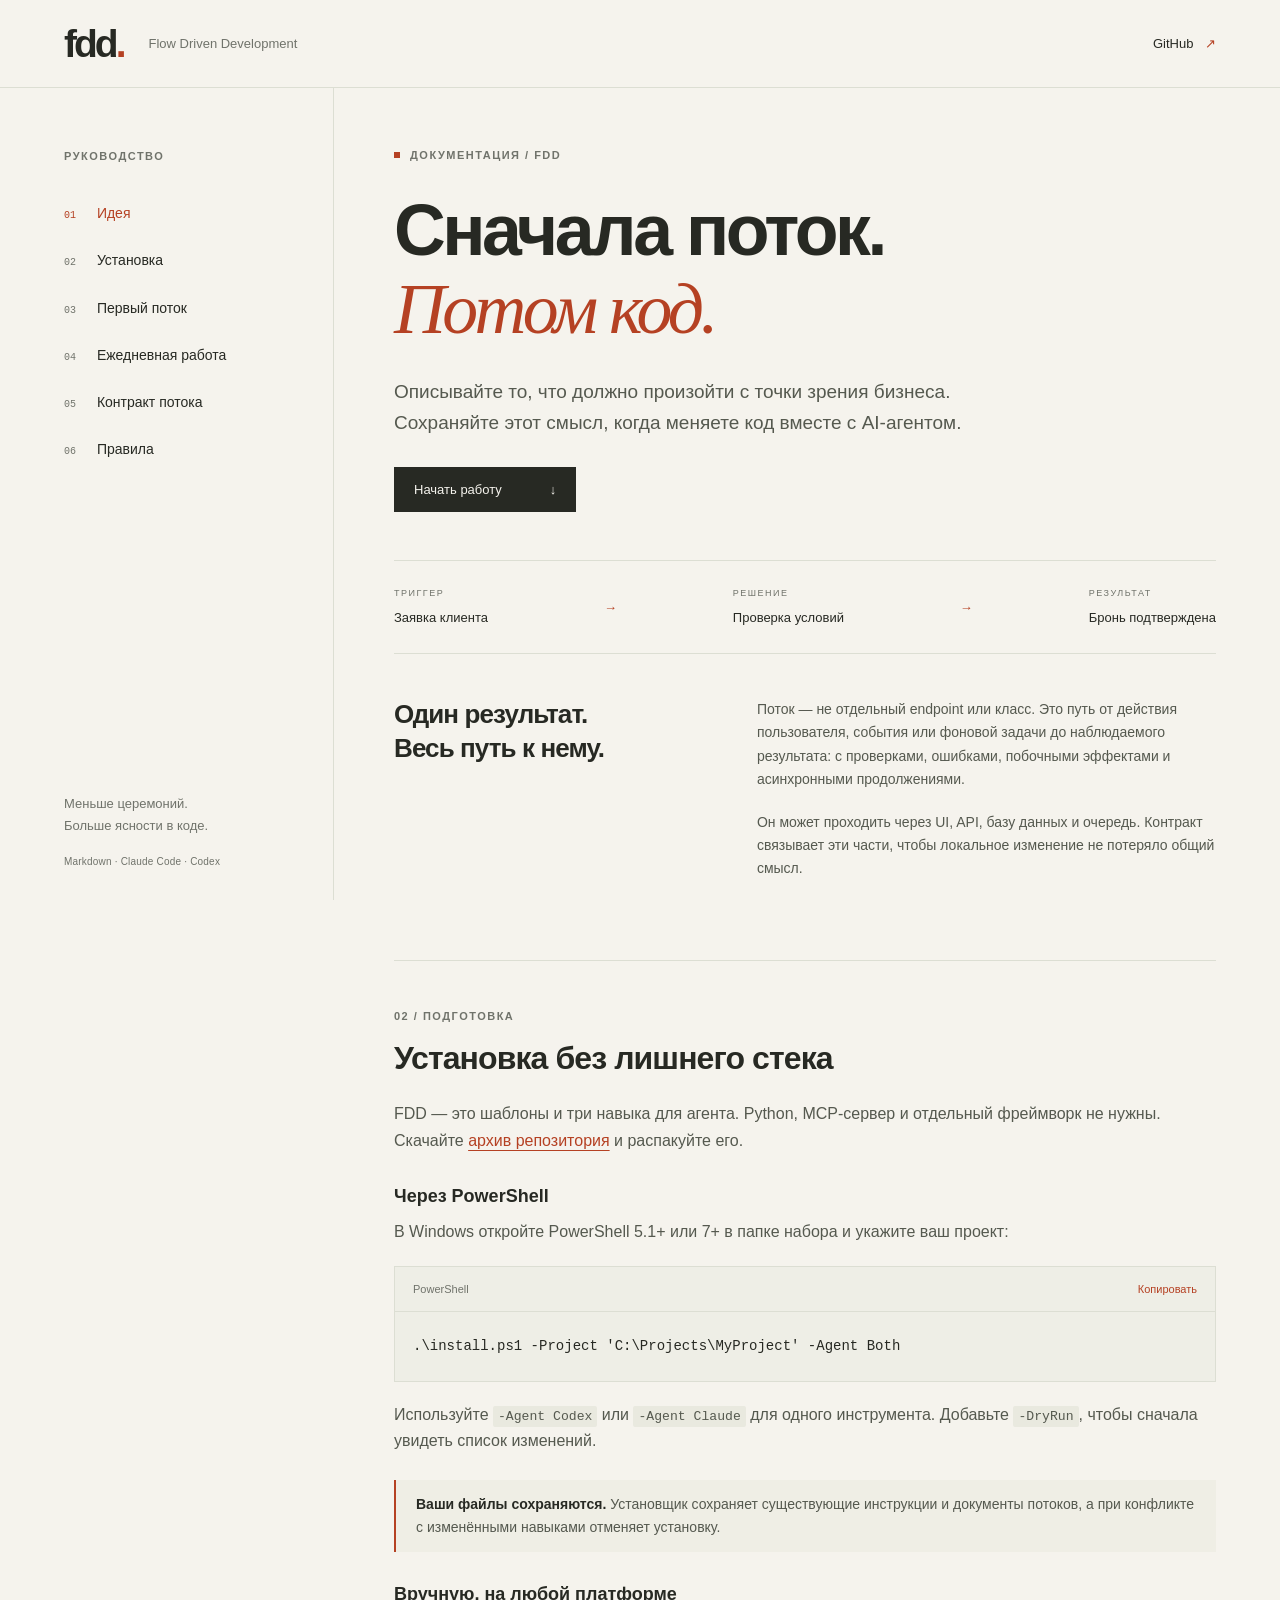
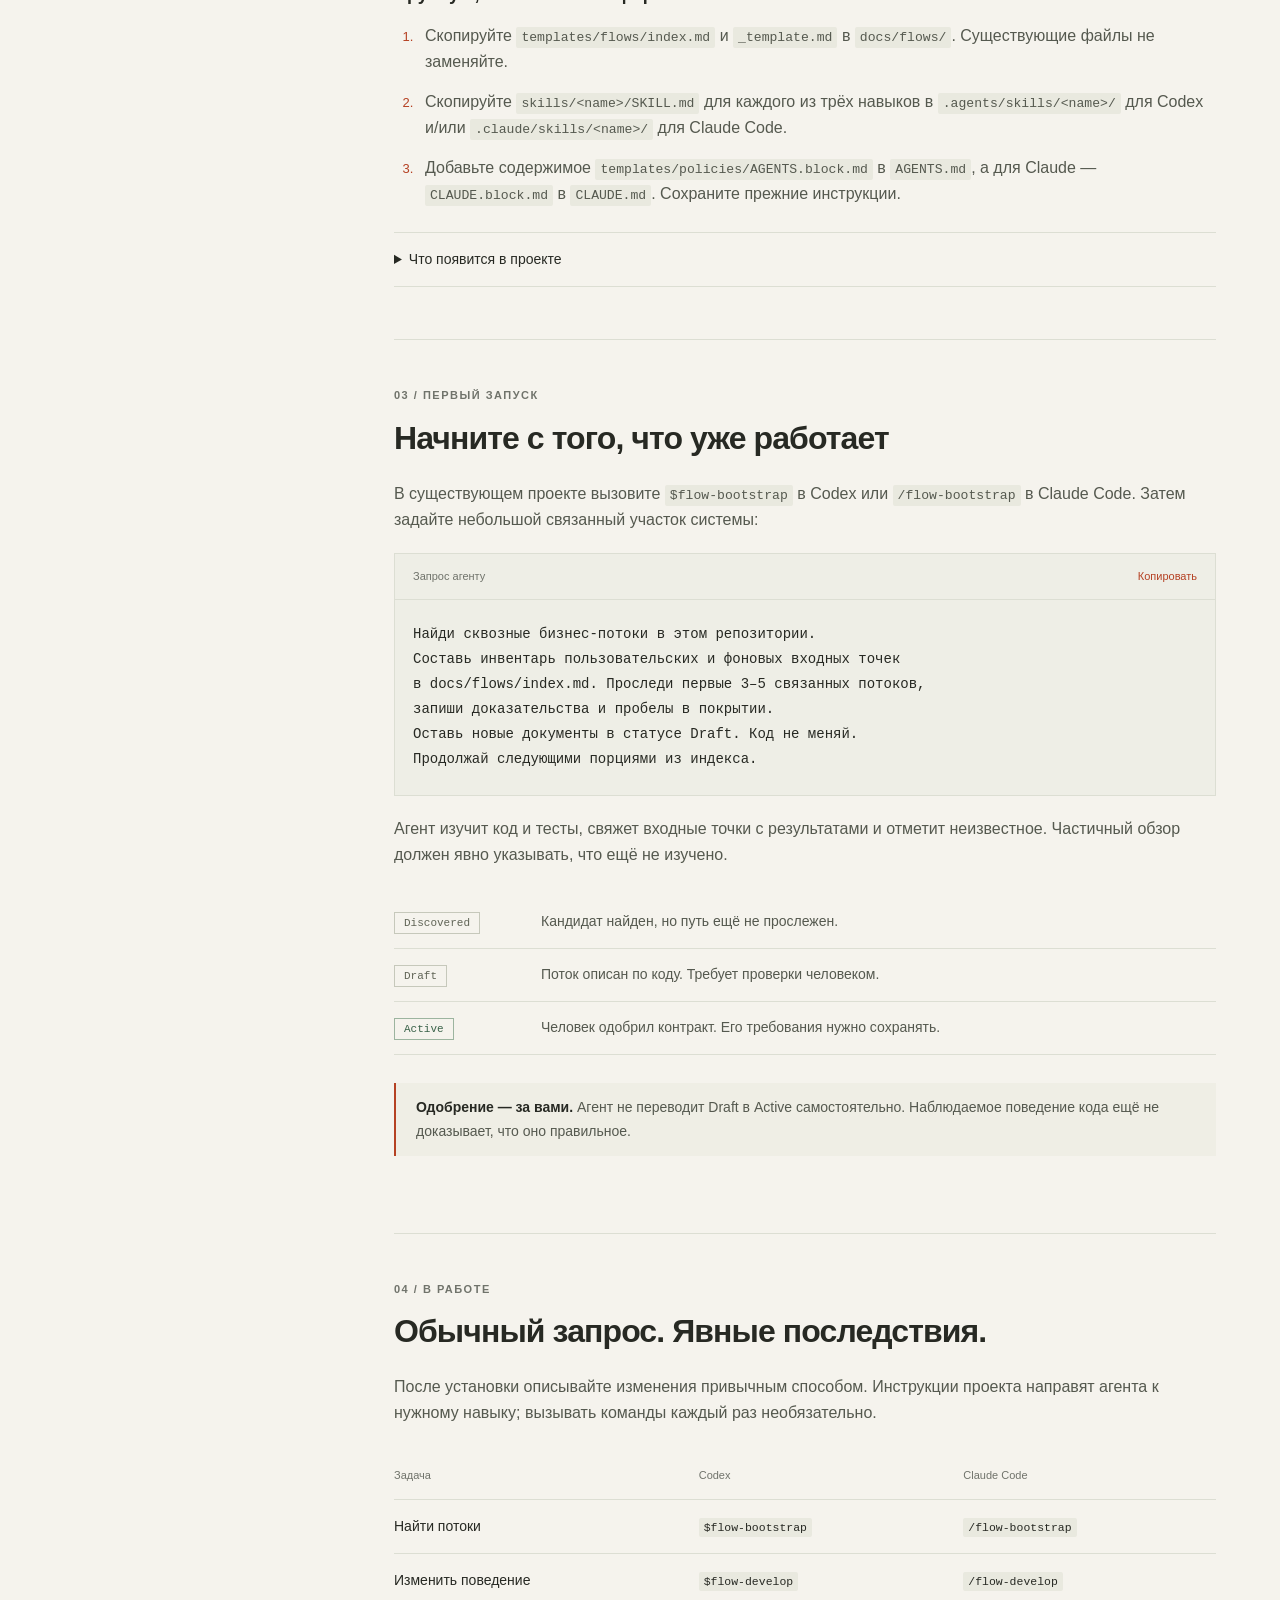
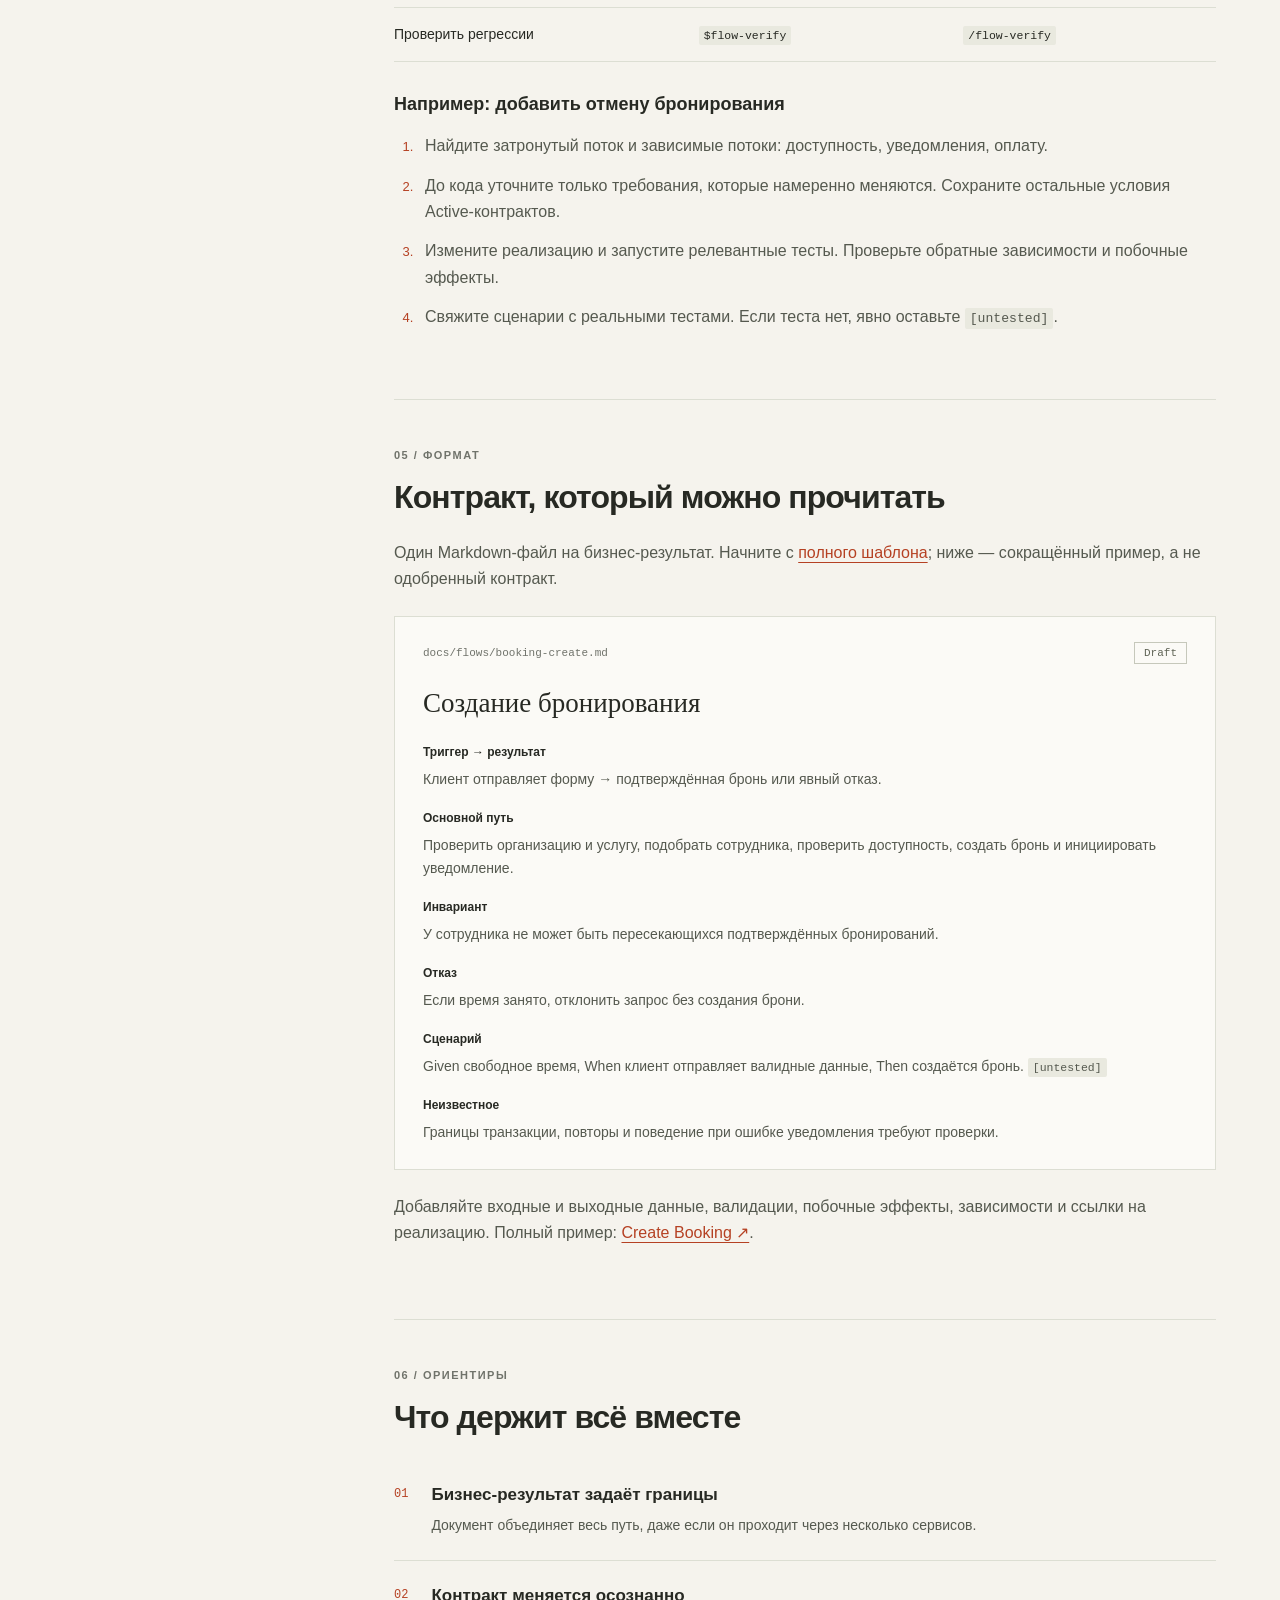
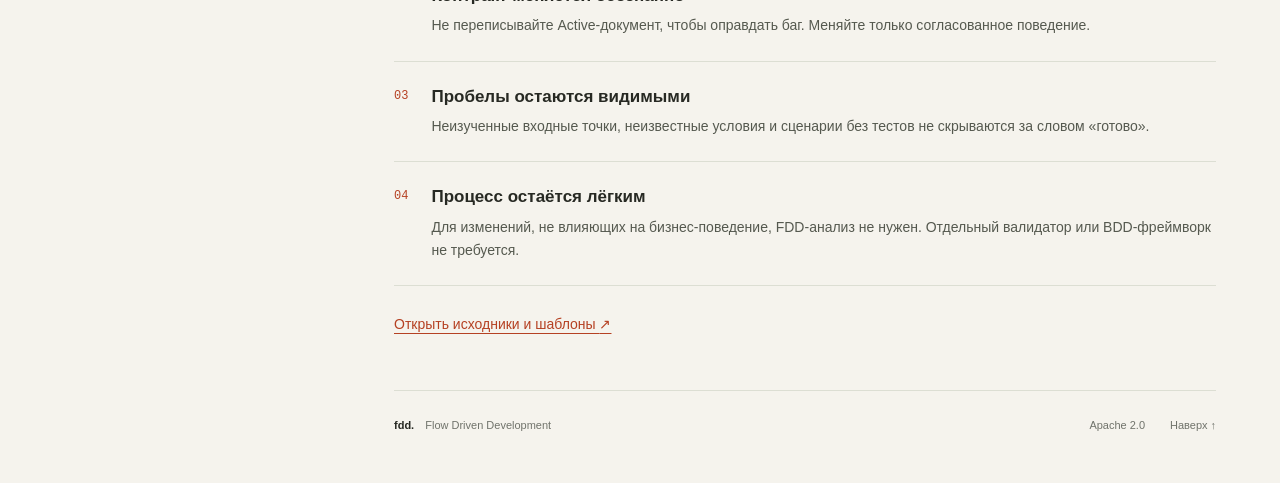
==== index.html @ 488ede68 "Add Russian FDD documentation website for GitHub Pages" ====
<!doctype html>
<html lang="ru">
<head>
  <meta charset="utf-8">
  <meta name="viewport" content="width=device-width, initial-scale=1">
  <meta name="description" content="Flow Driven Development: практическое руководство по бизнес-потокам, контрактам и работе с Claude Code и OpenAI Codex.">
  <meta name="theme-color" content="#f5f3ed">
  <title>FDD — сначала поток, потом код</title>
  <link rel="icon" href="favicon.svg" type="image/svg+xml">
  <link rel="stylesheet" href="site.css">
  <script src="site.js" defer></script>
</head>
<body>
  <a class="skip-link" href="#content">К содержанию</a>
  <header class="header">
    <a class="brand" href="#" aria-label="FDD, начало страницы">fdd<span class="brand-dot">.</span></a>
    <span class="header-caption">Flow Driven Development</span>
    <a class="repo-link" href="https://github.com/verloka/fdd">GitHub <span aria-hidden="true">↗</span></a>
  </header>
  <div class="layout">
    <aside class="sidebar" aria-label="Навигация по документации">
      <div class="sidebar-top"><span class="eyebrow">Руководство</span><button class="menu-toggle" aria-expanded="false" aria-controls="navigation">Разделы <span aria-hidden="true">+</span></button></div>
      <nav id="navigation">
        <a href="#overview" class="active"><span>01</span> Идея</a>
        <a href="#install"><span>02</span> Установка</a>
        <a href="#bootstrap"><span>03</span> Первый поток</a>
        <a href="#everyday"><span>04</span> Ежедневная работа</a>
        <a href="#contract"><span>05</span> Контракт потока</a>
        <a href="#principles"><span>06</span> Правила</a>
      </nav>
      <div class="sidebar-note">Меньше церемоний.<br>Больше ясности в коде.<span>Markdown · Claude Code · Codex</span></div>
    </aside>
    <main id="content">
      <section id="overview" class="hero">
        <div class="eyebrow"><span class="small-square"></span> Документация / FDD</div>
        <h1>Сначала поток.<br><em>Потом код.</em></h1>
        <p class="lead">Описывайте то, что должно произойти с точки зрения бизнеса. Сохраняйте этот смысл, когда меняете код вместе с AI-агентом.</p>
        <a class="primary-link" href="#install">Начать работу <span aria-hidden="true">↓</span></a>
        <div class="flow-strip" aria-label="Пример бизнес-потока"><span><small>Триггер</small>Заявка клиента</span><b aria-hidden="true">→</b><span><small>Решение</small>Проверка условий</span><b aria-hidden="true">→</b><span><small>Результат</small>Бронь подтверждена</span></div>
        <div class="intro-grid"><h2>Один результат.<br>Весь путь к нему.</h2><div><p>Поток — не отдельный endpoint или класс. Это путь от действия пользователя, события или фоновой задачи до наблюдаемого результата: с проверками, ошибками, побочными эффектами и асинхронными продолжениями.</p><p>Он может проходить через UI, API, базу данных и очередь. Контракт связывает эти части, чтобы локальное изменение не потеряло общий смысл.</p></div></div>
      </section>
      <section id="install" class="doc-section">
        <div class="section-label">02 / Подготовка</div><h2>Установка без лишнего стека</h2>
        <p>FDD — это шаблоны и три навыка для агента. Python, MCP-сервер и отдельный фреймворк не нужны. Скачайте <a href="https://github.com/verloka/fdd/archive/refs/heads/master.zip">архив репозитория</a> и распакуйте его.</p>
        <h3>Через PowerShell</h3><p>В Windows откройте PowerShell 5.1+ или 7+ в папке набора и укажите ваш проект:</p>
        <div class="code-block"><div class="code-heading"><span>PowerShell</span><button class="copy-button" aria-label="Копировать команду установки">Копировать</button></div><pre><code>.\install.ps1 -Project 'C:\Projects\MyProject' -Agent Both</code></pre></div>
        <p>Используйте <code>-Agent Codex</code> или <code>-Agent Claude</code> для одного инструмента. Добавьте <code>-DryRun</code>, чтобы сначала увидеть список изменений.</p>
        <div class="note"><strong>Ваши файлы сохраняются.</strong> Установщик сохраняет существующие инструкции и документы потоков, а при конфликте с изменёнными навыками отменяет установку.</div>
        <h3>Вручную, на любой платформе</h3>
        <ol class="steps"><li>Скопируйте <code>templates/flows/index.md</code> и <code>_template.md</code> в <code>docs/flows/</code>. Существующие файлы не заменяйте.</li><li>Скопируйте <code>skills/&lt;name&gt;/SKILL.md</code> для каждого из трёх навыков в <code>.agents/skills/&lt;name&gt;/</code> для Codex и/или <code>.claude/skills/&lt;name&gt;/</code> для Claude Code.</li><li>Добавьте содержимое <code>templates/policies/AGENTS.block.md</code> в <code>AGENTS.md</code>, а для Claude — <code>CLAUDE.block.md</code> в <code>CLAUDE.md</code>. Сохраните прежние инструкции.</li></ol>
        <details><summary>Что появится в проекте</summary><pre class="file-tree"><code>project/
├── AGENTS.md / CLAUDE.md
├── docs/flows/
│   ├── index.md
│   └── _template.md
├── .agents/skills/       # Codex
└── .claude/skills/       # Claude Code</code></pre><p>Документы в <code>docs/flows/</code> общие для обоих инструментов.</p></details>
      </section>
      <section id="bootstrap" class="doc-section">
        <div class="section-label">03 / Первый запуск</div><h2>Начните с того, что уже работает</h2>
        <p>В существующем проекте вызовите <code>$flow-bootstrap</code> в Codex или <code>/flow-bootstrap</code> в Claude Code. Затем задайте небольшой связанный участок системы:</p>
        <div class="code-block"><div class="code-heading"><span>Запрос агенту</span><button class="copy-button" aria-label="Копировать запрос для bootstrap">Копировать</button></div><pre class="prompt"><code>Найди сквозные бизнес-потоки в этом репозитории.
Составь инвентарь пользовательских и фоновых входных точек
в docs/flows/index.md. Проследи первые 3–5 связанных потоков,
запиши доказательства и пробелы в покрытии.
Оставь новые документы в статусе Draft. Код не меняй.
Продолжай следующими порциями из индекса.</code></pre></div>
        <p>Агент изучит код и тесты, свяжет входные точки с результатами и отметит неизвестное. Частичный обзор должен явно указывать, что ещё не изучено.</p>
        <div class="status-list"><div><span class="status">Discovered</span><p>Кандидат найден, но путь ещё не прослежен.</p></div><div><span class="status">Draft</span><p>Поток описан по коду. Требует проверки человеком.</p></div><div><span class="status status-active">Active</span><p>Человек одобрил контракт. Его требования нужно сохранять.</p></div></div>
        <div class="note"><strong>Одобрение — за вами.</strong> Агент не переводит Draft в Active самостоятельно. Наблюдаемое поведение кода ещё не доказывает, что оно правильное.</div>
      </section>
      <section id="everyday" class="doc-section">
        <div class="section-label">04 / В работе</div><h2>Обычный запрос. Явные последствия.</h2>
        <p>После установки описывайте изменения привычным способом. Инструкции проекта направят агента к нужному навыку; вызывать команды каждый раз необязательно.</p>
        <div class="table-wrap"><table><caption class="sr-only">Навыки FDD и команды агентов</caption><thead><tr><th>Задача</th><th>Codex</th><th>Claude Code</th></tr></thead><tbody><tr><td>Найти потоки</td><td><code>$flow-bootstrap</code></td><td><code>/flow-bootstrap</code></td></tr><tr><td>Изменить поведение</td><td><code>$flow-develop</code></td><td><code>/flow-develop</code></td></tr><tr><td>Проверить регрессии</td><td><code>$flow-verify</code></td><td><code>/flow-verify</code></td></tr></tbody></table></div>
        <h3>Например: добавить отмену бронирования</h3><ol class="steps"><li>Найдите затронутый поток и зависимые потоки: доступность, уведомления, оплату.</li><li>До кода уточните только требования, которые намеренно меняются. Сохраните остальные условия Active-контрактов.</li><li>Измените реализацию и запустите релевантные тесты. Проверьте обратные зависимости и побочные эффекты.</li><li>Свяжите сценарии с реальными тестами. Если теста нет, явно оставьте <code>[untested]</code>.</li></ol>
      </section>
      <section id="contract" class="doc-section">
        <div class="section-label">05 / Формат</div><h2>Контракт, который можно прочитать</h2><p>Один Markdown-файл на бизнес-результат. Начните с <a href="templates/flows/_template.md">полного шаблона</a>; ниже — сокращённый пример, а не одобренный контракт.</p>
        <div class="contract-example"><div class="contract-top"><span>docs/flows/booking-create.md</span><span class="status">Draft</span></div><h3>Создание бронирования</h3><dl><dt>Триггер → результат</dt><dd>Клиент отправляет форму → подтверждённая бронь или явный отказ.</dd><dt>Основной путь</dt><dd>Проверить организацию и услугу, подобрать сотрудника, проверить доступность, создать бронь и инициировать уведомление.</dd><dt>Инвариант</dt><dd>У сотрудника не может быть пересекающихся подтверждённых бронирований.</dd><dt>Отказ</dt><dd>Если время занято, отклонить запрос без создания брони.</dd><dt>Сценарий</dt><dd>Given свободное время, When клиент отправляет валидные данные, Then создаётся бронь. <code>[untested]</code></dd><dt>Неизвестное</dt><dd>Границы транзакции, повторы и поведение при ошибке уведомления требуют проверки.</dd></dl></div>
        <p>Добавляйте входные и выходные данные, валидации, побочные эффекты, зависимости и ссылки на реализацию. Полный пример: <a href="examples/booking-create.md">Create Booking ↗</a>.</p>
      </section>
      <section id="principles" class="doc-section last-section">
        <div class="section-label">06 / Ориентиры</div><h2>Что держит всё вместе</h2>
        <div class="principle"><span>01</span><div><h3>Бизнес-результат задаёт границы</h3><p>Документ объединяет весь путь, даже если он проходит через несколько сервисов.</p></div></div>
        <div class="principle"><span>02</span><div><h3>Контракт меняется осознанно</h3><p>Не переписывайте Active-документ, чтобы оправдать баг. Меняйте только согласованное поведение.</p></div></div>
        <div class="principle"><span>03</span><div><h3>Пробелы остаются видимыми</h3><p>Неизученные входные точки, неизвестные условия и сценарии без тестов не скрываются за словом «готово».</p></div></div>
        <div class="principle"><span>04</span><div><h3>Процесс остаётся лёгким</h3><p>Для изменений, не влияющих на бизнес-поведение, FDD-анализ не нужен. Отдельный валидатор или BDD-фреймворк не требуется.</p></div></div>
        <a class="text-link" href="https://github.com/verloka/fdd">Открыть исходники и шаблоны <span aria-hidden="true">↗</span></a>
      </section>
      <footer><span>fdd. <span class="footer-caption">Flow Driven Development</span></span><a href="LICENSE">Apache 2.0</a><a href="#overview">Наверх ↑</a></footer>
    </main>
  </div>
  <div id="copy-status" class="sr-only" role="status" aria-live="polite"></div>
</body>
</html>
---- site.css ----
:root{--paper:#f5f3ed;--ink:#272923;--muted:#70736b;--line:#dcded3;--accent:#b54123;--panel:#eeeee6}*{box-sizing:border-box}html{scroll-behavior:smooth;scroll-padding-top:110px}body{margin:0;background:var(--paper);color:var(--ink);font-family:Arial,Helvetica,sans-serif;font-size:16px;line-height:1.65}a{color:inherit;text-underline-offset:4px}button{font:inherit}a:focus-visible,button:focus-visible,summary:focus-visible{outline:2px solid var(--accent);outline-offset:5px}.header{height:88px;border-bottom:1px solid var(--line);display:flex;align-items:center;gap:25px;padding:0 5%;background:var(--paper);position:sticky;top:0;z-index:10}.brand{font-size:39px;font-weight:800;letter-spacing:-3px;text-decoration:none;line-height:1}.brand-dot{color:var(--accent)}.header-caption{font-size:13px;color:var(--muted)}.repo-link{margin-left:auto;font-size:13px;text-decoration:none}.repo-link span{margin-left:8px;color:var(--accent)}.layout{max-width:1440px;margin:auto;display:grid;grid-template-columns:270px minmax(0,1fr);padding:0 5%;gap:60px}.sidebar{position:sticky;top:88px;height:calc(100vh - 88px);padding:54px 0 30px;display:flex;flex-direction:column;border-right:1px solid var(--line)}.eyebrow,.section-label{font-size:11px;font-weight:700;letter-spacing:1.5px;text-transform:uppercase;color:var(--muted)}nav{display:flex;flex-direction:column;margin-top:24px;gap:4px}nav a{padding:10px 20px 10px 0;text-decoration:none;font-size:14px;transition:color .15s}nav a span{display:inline-block;width:29px;color:var(--muted);font-size:10px;font-family:monospace}nav a.active,nav a:hover{color:var(--accent)}nav a.active span{color:var(--accent)}.sidebar-note{margin-top:auto;color:var(--muted);font-size:13px;line-height:1.7;padding-top:30px}.sidebar-note span{display:block;font-size:10px;margin-top:16px;letter-spacing:.2px}main{min-width:0;max-width:850px}.hero{padding:58px 0 60px}.hero .eyebrow{display:flex;align-items:center;gap:10px}.small-square{height:6px;width:6px;background:var(--accent)}h1{font-size:clamp(48px,5.6vw,78px);line-height:1.08;letter-spacing:-3.5px;margin:28px 0}h1 em{font-family:Georgia,'Times New Roman',serif;font-weight:400;color:var(--accent)}.lead{font-size:19px;line-height:1.65;max-width:600px;color:#55594f;margin:0 0 28px}.primary-link{display:inline-flex;gap:48px;align-items:center;background:var(--ink);color:var(--paper);padding:12px 20px;text-decoration:none;font-size:13px}.primary-link:hover{background:var(--accent)}.flow-strip{display:flex;align-items:center;justify-content:space-between;gap:15px;border-top:1px solid var(--line);border-bottom:1px solid var(--line);margin:48px 0 44px;padding:25px 0;font-size:13px}.flow-strip small{display:block;text-transform:uppercase;font-size:9px;letter-spacing:1.5px;color:var(--muted);margin-bottom:6px}.flow-strip b{font-weight:400;color:var(--accent)}.intro-grid{display:grid;grid-template-columns:1fr 1.4fr;gap:35px}.intro-grid h2{font-size:26px;margin:0;line-height:1.3}.intro-grid p{font-size:14px;margin-top:0}.doc-section{padding:46px 0 52px;border-top:1px solid var(--line)}h2{font-size:32px;letter-spacing:-.9px;line-height:1.25;margin:13px 0 23px}h3{font-size:18px;line-height:1.4;margin:30px 0 10px}p{color:#55594f;margin:0 0 20px}p a,.steps a{color:var(--accent)}code{font-family:'SFMono-Regular',Consolas,'Liberation Mono',monospace;font-size:.82em;background:#e9e9df;padding:3px 5px;border-radius:2px;overflow-wrap:anywhere}.code-block{background:var(--panel);border:1px solid var(--line);margin:20px 0}.code-heading{display:flex;align-items:center;justify-content:space-between;padding:10px 18px;border-bottom:1px solid var(--line);font-size:11px;color:var(--muted)}.copy-button{background:none;border:0;padding:3px 0;cursor:pointer;font-size:11px;color:var(--accent)}pre{margin:0;padding:22px 18px;overflow:auto;line-height:1.8;font-size:14px}pre code{padding:0;background:none;overflow-wrap:normal;font-size:inherit}.prompt{white-space:pre-wrap}.note{border-left:2px solid var(--accent);padding:13px 20px;background:#efeee5;font-size:14px;color:#55594f;margin:25px 0}.note strong{color:var(--ink)}.steps{padding-left:23px;color:#55594f}.steps li{padding-left:8px;margin:13px 0}.steps li::marker{color:var(--accent);font-size:13px}details{margin:25px 0 0;border-top:1px solid var(--line);border-bottom:1px solid var(--line);padding:15px 0}summary{cursor:pointer;font-size:14px}details p{font-size:14px;margin-top:15px}.file-tree{font-size:13px}.status-list{margin:28px 0}.status-list>div{display:grid;grid-template-columns:125px 1fr;align-items:baseline;gap:22px;padding:14px 0;border-bottom:1px solid var(--line)}.status-list p{font-size:14px;margin:0}.status{font:11px Consolas,monospace;display:inline-block;width:max-content;padding:4px 9px;border:1px solid #c6c8bb;color:#606456;background:transparent}.status-active{color:#3a6249;border-color:#9cb49f}.table-wrap{overflow-x:auto;margin:24px 0}table{width:100%;border-collapse:collapse;text-align:left;white-space:nowrap;font-size:14px}th{font-size:11px;color:var(--muted);font-weight:400}th,td{padding:15px 12px;border-bottom:1px solid var(--line)}th:first-child,td:first-child{padding-left:0}.contract-example{background:#fbfaf6;border:1px solid var(--line);padding:25px 28px;margin:24px 0}.contract-top{display:flex;align-items:center;justify-content:space-between;gap:12px;color:var(--muted);font:11px Consolas,monospace}.contract-example h3{font:27px Georgia,serif;margin:24px 0}.contract-example dl{margin:0}.contract-example dt{font-size:12px;font-weight:bold;margin-top:18px}.contract-example dd{margin:5px 0 0;color:#55594f;font-size:14px}.principle{display:flex;gap:23px;border-bottom:1px solid var(--line);padding:23px 0}.principle>span{color:var(--accent);font:12px monospace;padding-top:4px}.principle h3{margin:0 0 7px;font-size:17px}.principle p{font-size:14px;margin:0}.text-link{display:inline-block;margin-top:27px;font-size:14px;color:var(--accent)}footer{border-top:1px solid var(--line);display:flex;align-items:center;gap:25px;padding:25px 0 40px;font-size:11px;color:var(--muted)}footer>span{margin-right:auto;color:var(--ink);font-weight:bold}.footer-caption{font-weight:400;margin-left:8px;color:var(--muted)}footer a{text-decoration:none}.sr-only,.skip-link{position:absolute;width:1px;height:1px;overflow:hidden;clip-path:inset(50%)}.skip-link:focus{clip-path:none;width:auto;height:auto;top:10px;left:10px;z-index:20;padding:10px;background:var(--paper)}.menu-toggle{display:none}@media(min-width:1500px){.layout{padding:0 65px}}@media(max-width:1050px){.layout{grid-template-columns:210px minmax(0,1fr);gap:35px}.intro-grid{grid-template-columns:1fr}.hero{padding-top:40px}.flow-strip{font-size:12px}.sidebar-note span{font-size:9px}}@media(max-width:720px){html{scroll-padding-top:135px}.header{height:65px;padding:0 6%;gap:17px}.brand{font-size:33px}.header-caption{font-size:10px}.layout{display:block;padding:0 6%}.sidebar{height:auto;position:sticky;top:65px;padding:14px 0;background:var(--paper);border-right:0;border-bottom:1px solid var(--line);z-index:9}.sidebar-top{display:flex;justify-content:space-between;align-items:center}.menu-toggle{display:block;border:0;background:none;font-size:12px;color:var(--ink);cursor:pointer}.menu-toggle span{margin-left:10px;color:var(--accent)}nav{display:none;margin-top:12px;grid-template-columns:1fr 1fr;gap:0}nav.open{display:grid}nav a{font-size:12px;padding:8px 0}.sidebar-note{display:none}.hero{padding:35px 0 40px}h1{font-size:55px;letter-spacing:-2.5px}.lead{font-size:17px}.flow-strip{gap:7px;font-size:11px;margin:35px 0;padding:20px 0}.flow-strip small{font-size:8px;letter-spacing:.6px}.intro-grid{gap:20px}.intro-grid h2{font-size:25px}.doc-section{padding:35px 0}h2{font-size:28px}body{font-size:15px}.status-list>div{grid-template-columns:105px 1fr;gap:12px}.contract-example{padding:20px 18px}.contract-top{font-size:9px}pre{font-size:12px;padding:18px 14px}.footer-caption{display:none}footer{gap:18px}}@media(prefers-reduced-motion:reduce){html{scroll-behavior:auto}*{transition:none!important}}
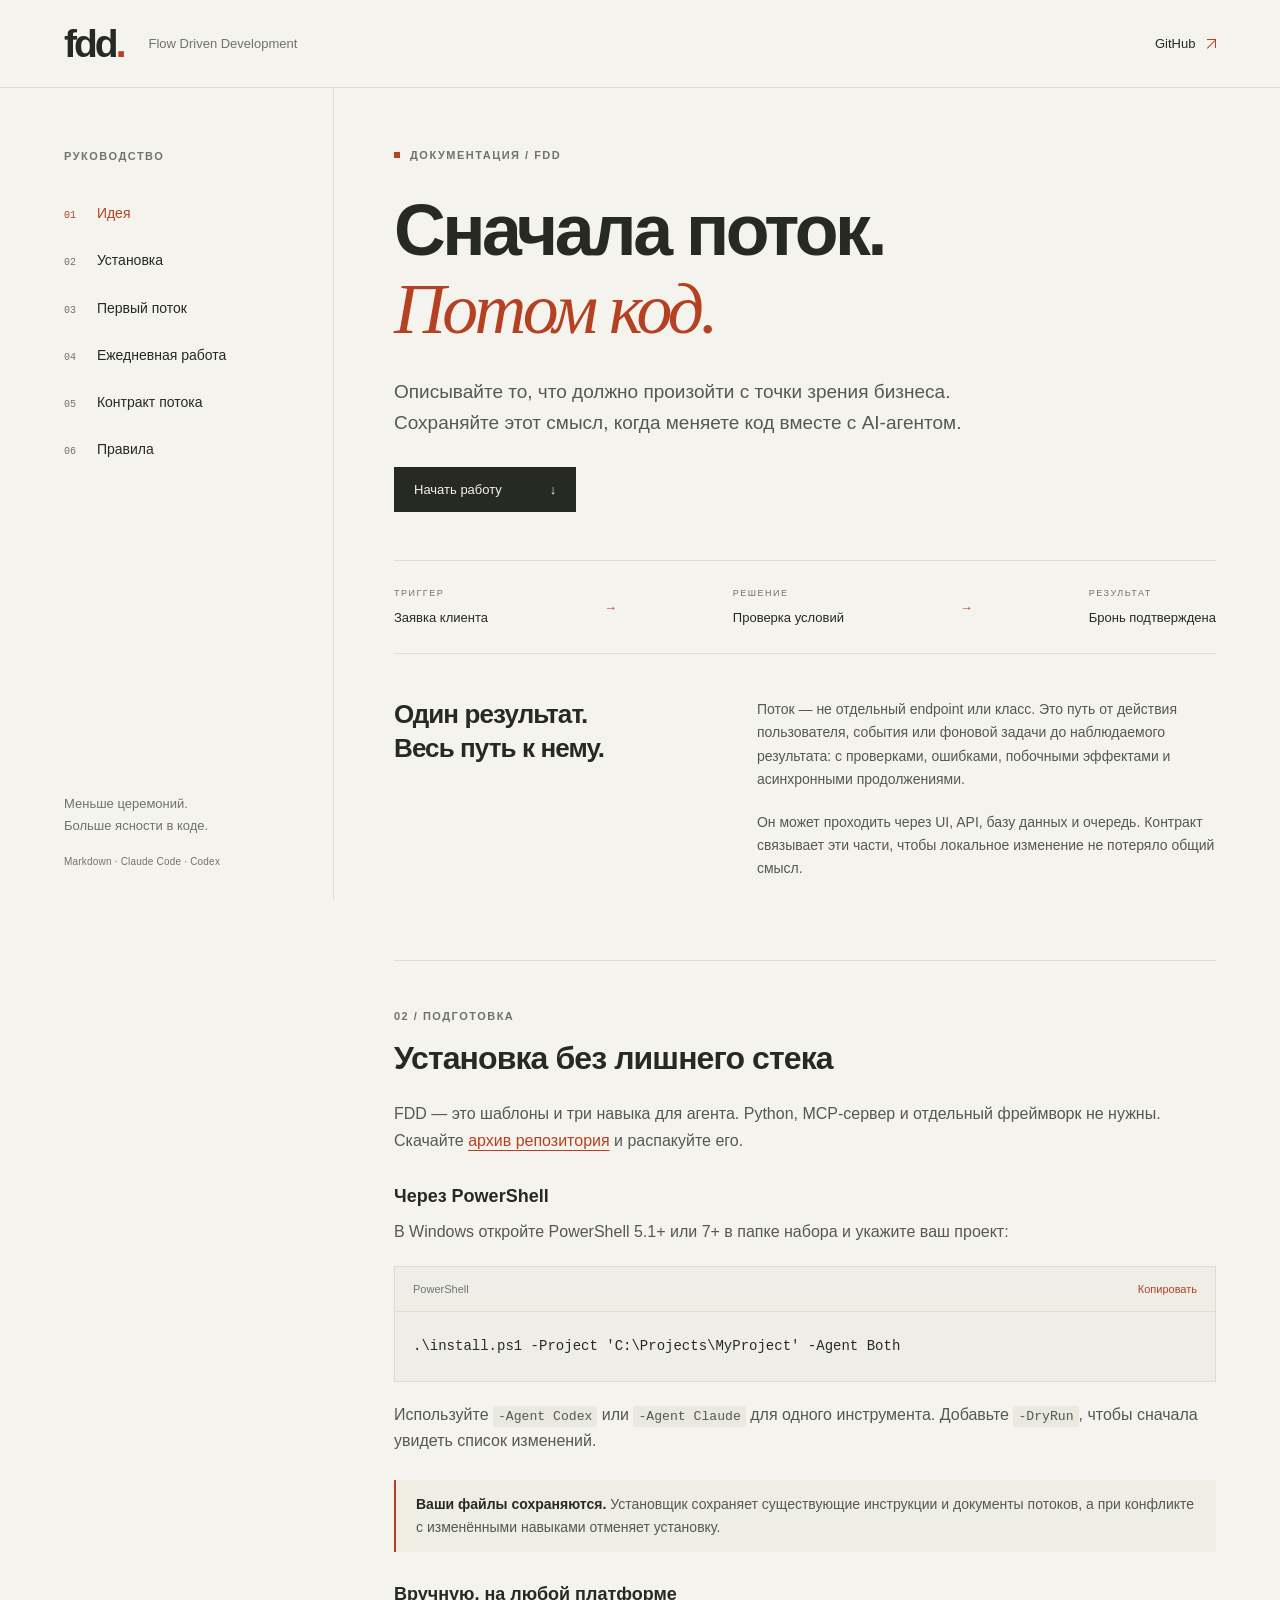
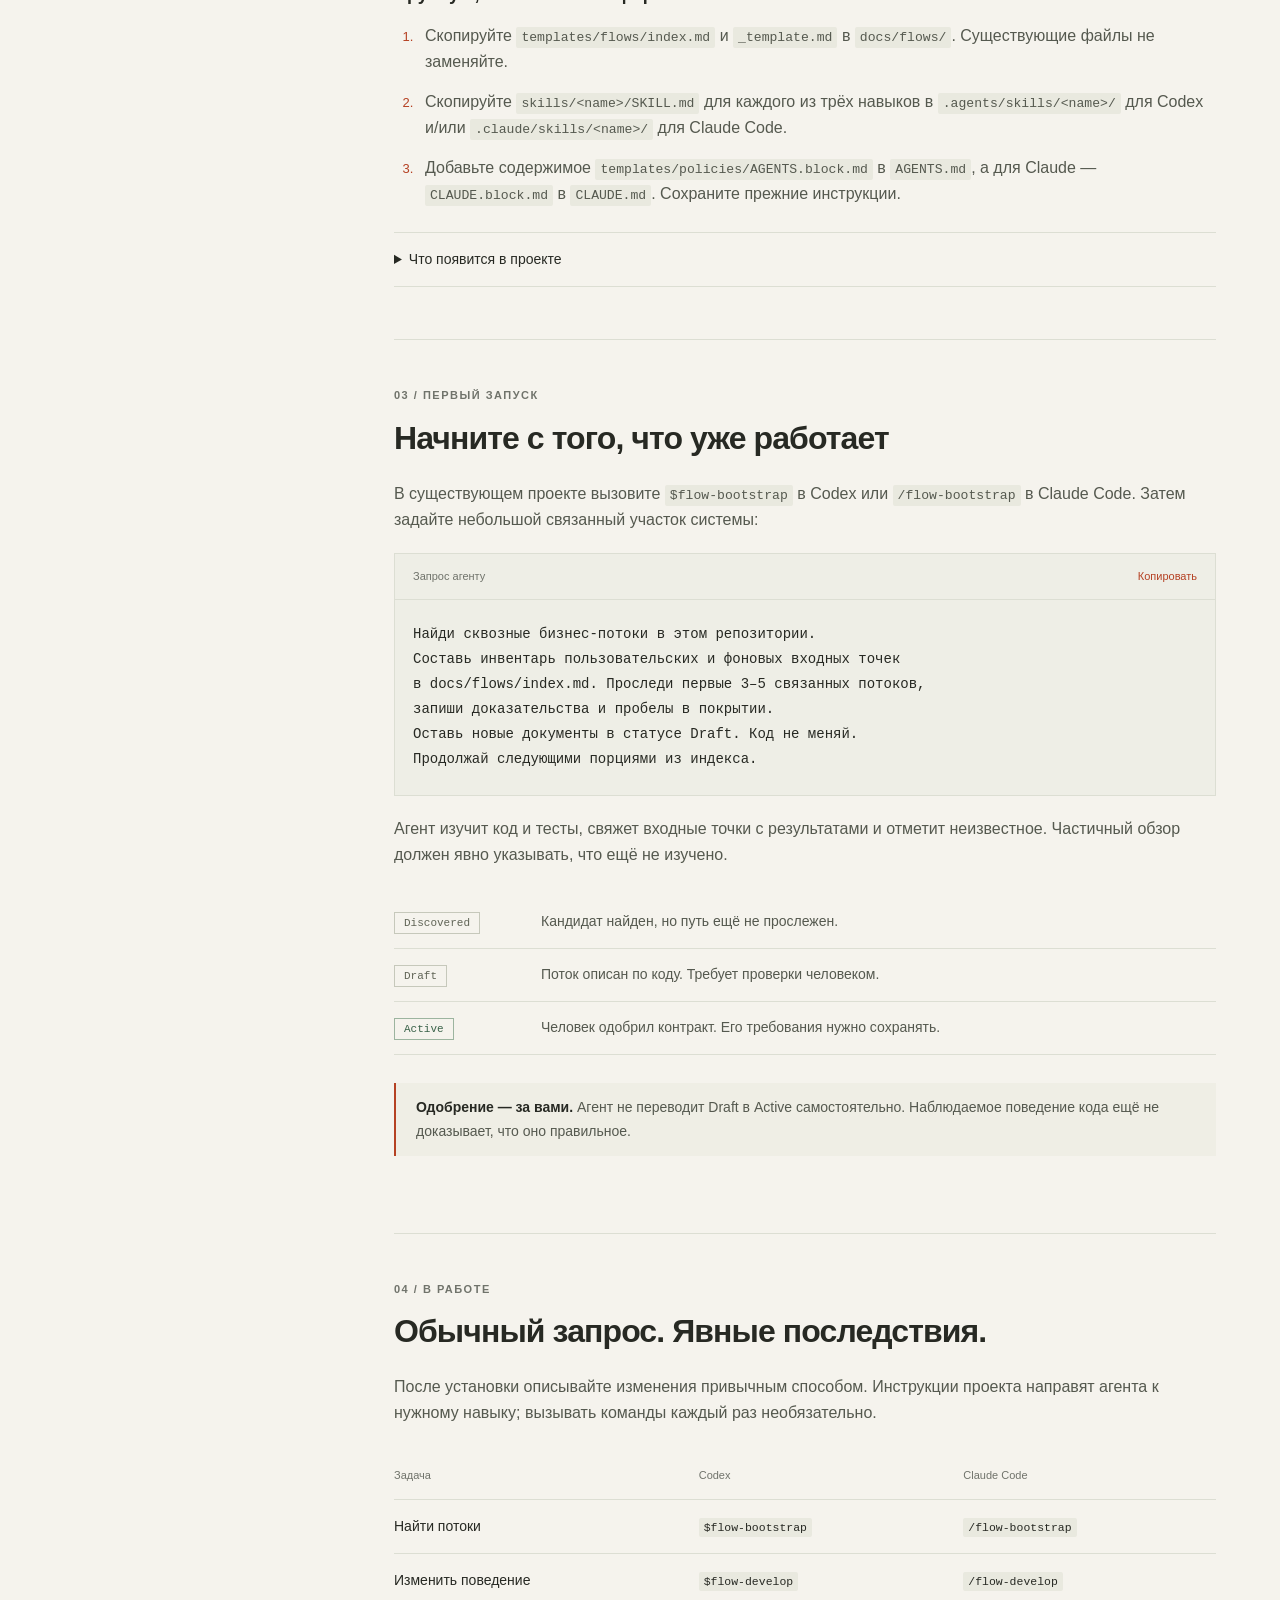
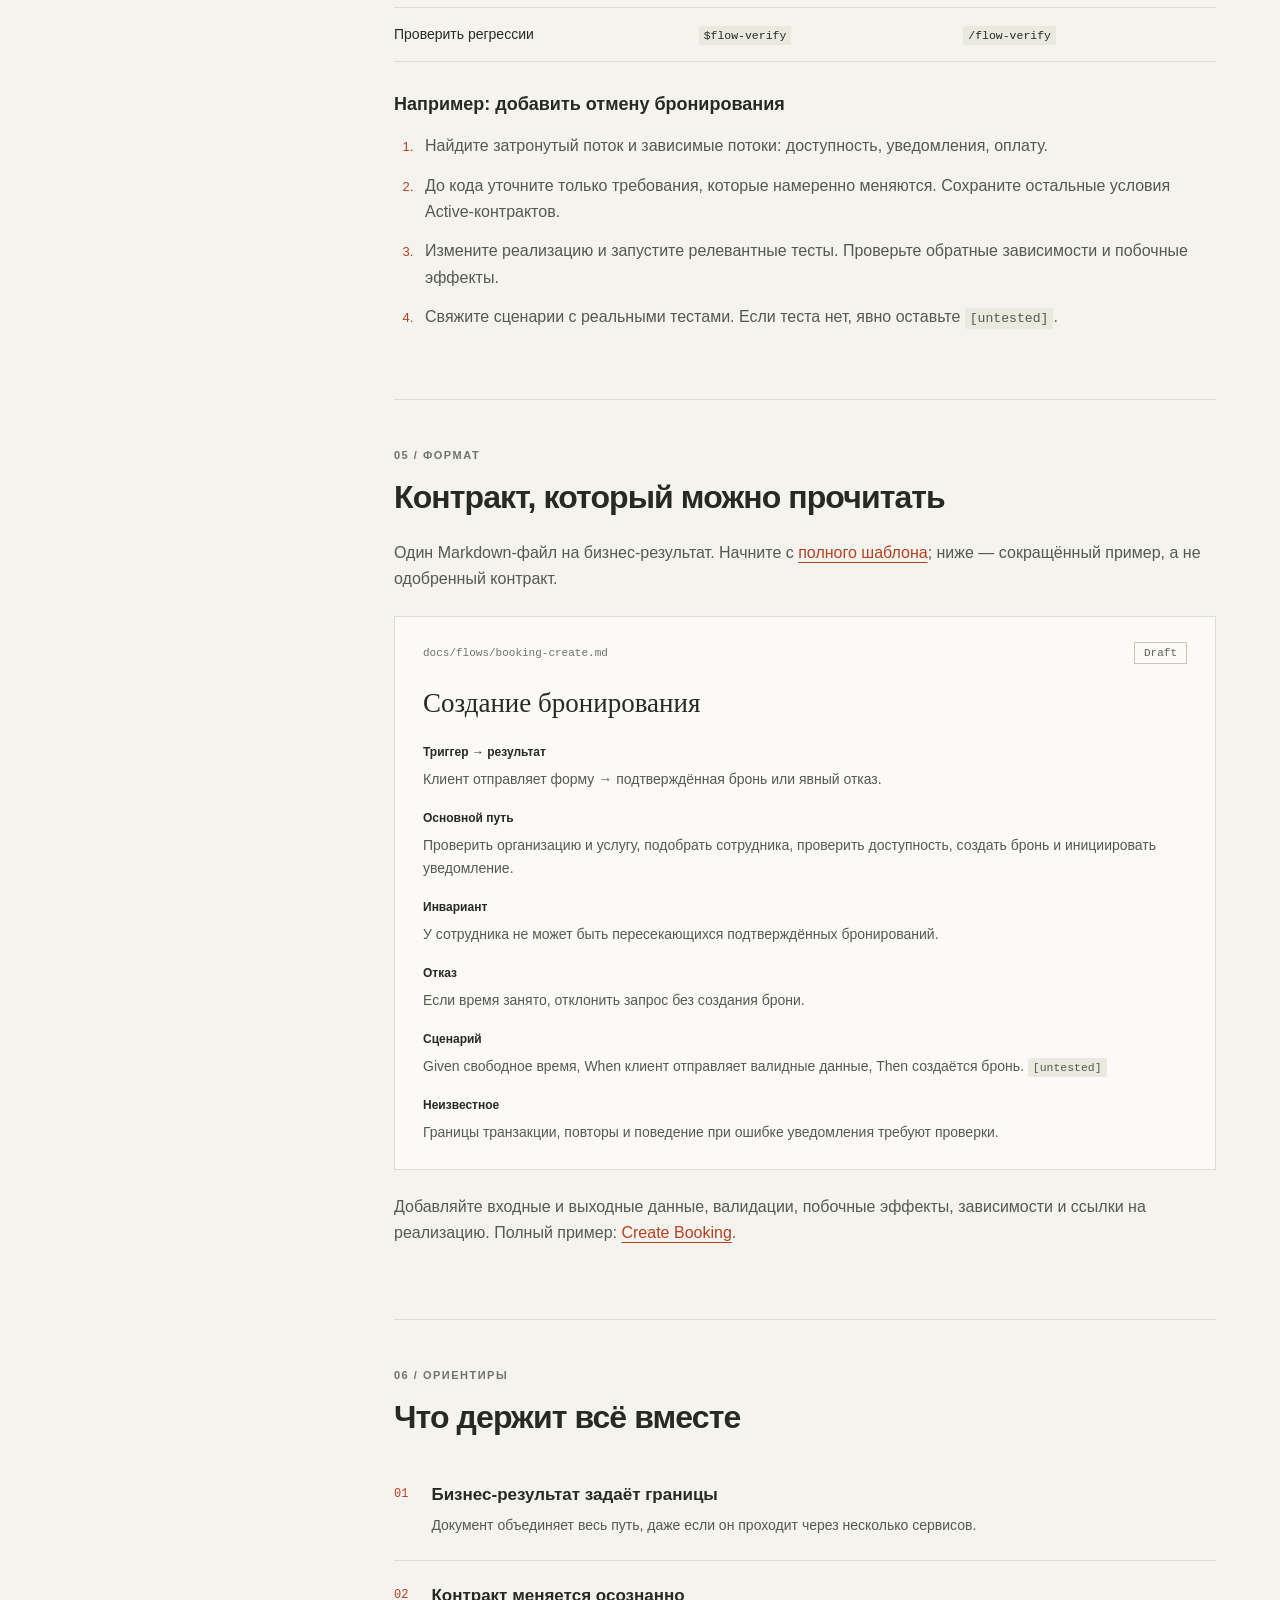
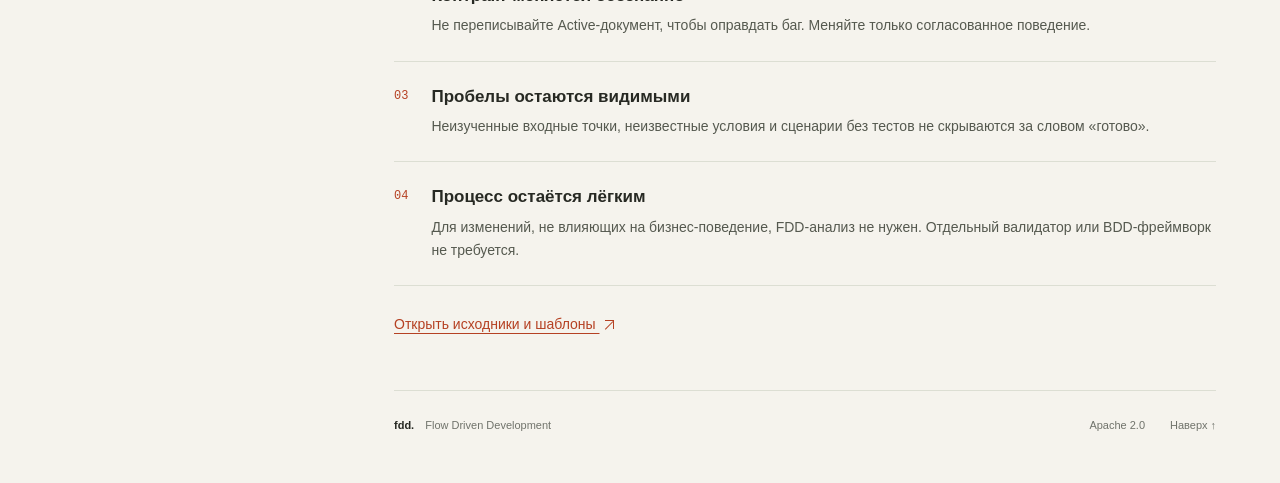
==== commit dd4b1d49: "Render external link arrows without font dependencies" ====
--- a/index.html
+++ b/index.html
@@ -15,7 +15,7 @@
   <header class="header">
     <a class="brand" href="#" aria-label="FDD, начало страницы">fdd<span class="brand-dot">.</span></a>
     <span class="header-caption">Flow Driven Development</span>
-    <a class="repo-link" href="https://github.com/verloka/fdd">GitHub <span aria-hidden="true">↗</span></a>
+    <a class="repo-link" href="https://github.com/verloka/fdd">GitHub <span class="external-arrow" aria-hidden="true"></span></a>
   </header>
   <div class="layout">
     <aside class="sidebar" aria-label="Навигация по документации">
@@ -78,7 +78,7 @@
       <section id="contract" class="doc-section">
         <div class="section-label">05 / Формат</div><h2>Контракт, который можно прочитать</h2><p>Один Markdown-файл на бизнес-результат. Начните с <a href="templates/flows/_template.md">полного шаблона</a>; ниже — сокращённый пример, а не одобренный контракт.</p>
         <div class="contract-example"><div class="contract-top"><span>docs/flows/booking-create.md</span><span class="status">Draft</span></div><h3>Создание бронирования</h3><dl><dt>Триггер → результат</dt><dd>Клиент отправляет форму → подтверждённая бронь или явный отказ.</dd><dt>Основной путь</dt><dd>Проверить организацию и услугу, подобрать сотрудника, проверить доступность, создать бронь и инициировать уведомление.</dd><dt>Инвариант</dt><dd>У сотрудника не может быть пересекающихся подтверждённых бронирований.</dd><dt>Отказ</dt><dd>Если время занято, отклонить запрос без создания брони.</dd><dt>Сценарий</dt><dd>Given свободное время, When клиент отправляет валидные данные, Then создаётся бронь. <code>[untested]</code></dd><dt>Неизвестное</dt><dd>Границы транзакции, повторы и поведение при ошибке уведомления требуют проверки.</dd></dl></div>
-        <p>Добавляйте входные и выходные данные, валидации, побочные эффекты, зависимости и ссылки на реализацию. Полный пример: <a href="examples/booking-create.md">Create Booking ↗</a>.</p>
+        <p>Добавляйте входные и выходные данные, валидации, побочные эффекты, зависимости и ссылки на реализацию. Полный пример: <a href="examples/booking-create.md">Create Booking</a>.</p>
       </section>
       <section id="principles" class="doc-section last-section">
         <div class="section-label">06 / Ориентиры</div><h2>Что держит всё вместе</h2>
@@ -86,7 +86,7 @@
         <div class="principle"><span>02</span><div><h3>Контракт меняется осознанно</h3><p>Не переписывайте Active-документ, чтобы оправдать баг. Меняйте только согласованное поведение.</p></div></div>
         <div class="principle"><span>03</span><div><h3>Пробелы остаются видимыми</h3><p>Неизученные входные точки, неизвестные условия и сценарии без тестов не скрываются за словом «готово».</p></div></div>
         <div class="principle"><span>04</span><div><h3>Процесс остаётся лёгким</h3><p>Для изменений, не влияющих на бизнес-поведение, FDD-анализ не нужен. Отдельный валидатор или BDD-фреймворк не требуется.</p></div></div>
-        <a class="text-link" href="https://github.com/verloka/fdd">Открыть исходники и шаблоны <span aria-hidden="true">↗</span></a>
+        <a class="text-link" href="https://github.com/verloka/fdd">Открыть исходники и шаблоны <span class="external-arrow" aria-hidden="true"></span></a>
       </section>
       <footer><span>fdd. <span class="footer-caption">Flow Driven Development</span></span><a href="LICENSE">Apache 2.0</a><a href="#overview">Наверх ↑</a></footer>
     </main>
--- a/site.css
+++ b/site.css
@@ -1 +1,3 @@
 :root{--paper:#f5f3ed;--ink:#272923;--muted:#70736b;--line:#dcded3;--accent:#b54123;--panel:#eeeee6}*{box-sizing:border-box}html{scroll-behavior:smooth;scroll-padding-top:110px}body{margin:0;background:var(--paper);color:var(--ink);font-family:Arial,Helvetica,sans-serif;font-size:16px;line-height:1.65}a{color:inherit;text-underline-offset:4px}button{font:inherit}a:focus-visible,button:focus-visible,summary:focus-visible{outline:2px solid var(--accent);outline-offset:5px}.header{height:88px;border-bottom:1px solid var(--line);display:flex;align-items:center;gap:25px;padding:0 5%;background:var(--paper);position:sticky;top:0;z-index:10}.brand{font-size:39px;font-weight:800;letter-spacing:-3px;text-decoration:none;line-height:1}.brand-dot{color:var(--accent)}.header-caption{font-size:13px;color:var(--muted)}.repo-link{margin-left:auto;font-size:13px;text-decoration:none}.repo-link span{margin-left:8px;color:var(--accent)}.layout{max-width:1440px;margin:auto;display:grid;grid-template-columns:270px minmax(0,1fr);padding:0 5%;gap:60px}.sidebar{position:sticky;top:88px;height:calc(100vh - 88px);padding:54px 0 30px;display:flex;flex-direction:column;border-right:1px solid var(--line)}.eyebrow,.section-label{font-size:11px;font-weight:700;letter-spacing:1.5px;text-transform:uppercase;color:var(--muted)}nav{display:flex;flex-direction:column;margin-top:24px;gap:4px}nav a{padding:10px 20px 10px 0;text-decoration:none;font-size:14px;transition:color .15s}nav a span{display:inline-block;width:29px;color:var(--muted);font-size:10px;font-family:monospace}nav a.active,nav a:hover{color:var(--accent)}nav a.active span{color:var(--accent)}.sidebar-note{margin-top:auto;color:var(--muted);font-size:13px;line-height:1.7;padding-top:30px}.sidebar-note span{display:block;font-size:10px;margin-top:16px;letter-spacing:.2px}main{min-width:0;max-width:850px}.hero{padding:58px 0 60px}.hero .eyebrow{display:flex;align-items:center;gap:10px}.small-square{height:6px;width:6px;background:var(--accent)}h1{font-size:clamp(48px,5.6vw,78px);line-height:1.08;letter-spacing:-3.5px;margin:28px 0}h1 em{font-family:Georgia,'Times New Roman',serif;font-weight:400;color:var(--accent)}.lead{font-size:19px;line-height:1.65;max-width:600px;color:#55594f;margin:0 0 28px}.primary-link{display:inline-flex;gap:48px;align-items:center;background:var(--ink);color:var(--paper);padding:12px 20px;text-decoration:none;font-size:13px}.primary-link:hover{background:var(--accent)}.flow-strip{display:flex;align-items:center;justify-content:space-between;gap:15px;border-top:1px solid var(--line);border-bottom:1px solid var(--line);margin:48px 0 44px;padding:25px 0;font-size:13px}.flow-strip small{display:block;text-transform:uppercase;font-size:9px;letter-spacing:1.5px;color:var(--muted);margin-bottom:6px}.flow-strip b{font-weight:400;color:var(--accent)}.intro-grid{display:grid;grid-template-columns:1fr 1.4fr;gap:35px}.intro-grid h2{font-size:26px;margin:0;line-height:1.3}.intro-grid p{font-size:14px;margin-top:0}.doc-section{padding:46px 0 52px;border-top:1px solid var(--line)}h2{font-size:32px;letter-spacing:-.9px;line-height:1.25;margin:13px 0 23px}h3{font-size:18px;line-height:1.4;margin:30px 0 10px}p{color:#55594f;margin:0 0 20px}p a,.steps a{color:var(--accent)}code{font-family:'SFMono-Regular',Consolas,'Liberation Mono',monospace;font-size:.82em;background:#e9e9df;padding:3px 5px;border-radius:2px;overflow-wrap:anywhere}.code-block{background:var(--panel);border:1px solid var(--line);margin:20px 0}.code-heading{display:flex;align-items:center;justify-content:space-between;padding:10px 18px;border-bottom:1px solid var(--line);font-size:11px;color:var(--muted)}.copy-button{background:none;border:0;padding:3px 0;cursor:pointer;font-size:11px;color:var(--accent)}pre{margin:0;padding:22px 18px;overflow:auto;line-height:1.8;font-size:14px}pre code{padding:0;background:none;overflow-wrap:normal;font-size:inherit}.prompt{white-space:pre-wrap}.note{border-left:2px solid var(--accent);padding:13px 20px;background:#efeee5;font-size:14px;color:#55594f;margin:25px 0}.note strong{color:var(--ink)}.steps{padding-left:23px;color:#55594f}.steps li{padding-left:8px;margin:13px 0}.steps li::marker{color:var(--accent);font-size:13px}details{margin:25px 0 0;border-top:1px solid var(--line);border-bottom:1px solid var(--line);padding:15px 0}summary{cursor:pointer;font-size:14px}details p{font-size:14px;margin-top:15px}.file-tree{font-size:13px}.status-list{margin:28px 0}.status-list>div{display:grid;grid-template-columns:125px 1fr;align-items:baseline;gap:22px;padding:14px 0;border-bottom:1px solid var(--line)}.status-list p{font-size:14px;margin:0}.status{font:11px Consolas,monospace;display:inline-block;width:max-content;padding:4px 9px;border:1px solid #c6c8bb;color:#606456;background:transparent}.status-active{color:#3a6249;border-color:#9cb49f}.table-wrap{overflow-x:auto;margin:24px 0}table{width:100%;border-collapse:collapse;text-align:left;white-space:nowrap;font-size:14px}th{font-size:11px;color:var(--muted);font-weight:400}th,td{padding:15px 12px;border-bottom:1px solid var(--line)}th:first-child,td:first-child{padding-left:0}.contract-example{background:#fbfaf6;border:1px solid var(--line);padding:25px 28px;margin:24px 0}.contract-top{display:flex;align-items:center;justify-content:space-between;gap:12px;color:var(--muted);font:11px Consolas,monospace}.contract-example h3{font:27px Georgia,serif;margin:24px 0}.contract-example dl{margin:0}.contract-example dt{font-size:12px;font-weight:bold;margin-top:18px}.contract-example dd{margin:5px 0 0;color:#55594f;font-size:14px}.principle{display:flex;gap:23px;border-bottom:1px solid var(--line);padding:23px 0}.principle>span{color:var(--accent);font:12px monospace;padding-top:4px}.principle h3{margin:0 0 7px;font-size:17px}.principle p{font-size:14px;margin:0}.text-link{display:inline-block;margin-top:27px;font-size:14px;color:var(--accent)}footer{border-top:1px solid var(--line);display:flex;align-items:center;gap:25px;padding:25px 0 40px;font-size:11px;color:var(--muted)}footer>span{margin-right:auto;color:var(--ink);font-weight:bold}.footer-caption{font-weight:400;margin-left:8px;color:var(--muted)}footer a{text-decoration:none}.sr-only,.skip-link{position:absolute;width:1px;height:1px;overflow:hidden;clip-path:inset(50%)}.skip-link:focus{clip-path:none;width:auto;height:auto;top:10px;left:10px;z-index:20;padding:10px;background:var(--paper)}.menu-toggle{display:none}@media(min-width:1500px){.layout{padding:0 65px}}@media(max-width:1050px){.layout{grid-template-columns:210px minmax(0,1fr);gap:35px}.intro-grid{grid-template-columns:1fr}.hero{padding-top:40px}.flow-strip{font-size:12px}.sidebar-note span{font-size:9px}}@media(max-width:720px){html{scroll-padding-top:135px}.header{height:65px;padding:0 6%;gap:17px}.brand{font-size:33px}.header-caption{font-size:10px}.layout{display:block;padding:0 6%}.sidebar{height:auto;position:sticky;top:65px;padding:14px 0;background:var(--paper);border-right:0;border-bottom:1px solid var(--line);z-index:9}.sidebar-top{display:flex;justify-content:space-between;align-items:center}.menu-toggle{display:block;border:0;background:none;font-size:12px;color:var(--ink);cursor:pointer}.menu-toggle span{margin-left:10px;color:var(--accent)}nav{display:none;margin-top:12px;grid-template-columns:1fr 1fr;gap:0}nav.open{display:grid}nav a{font-size:12px;padding:8px 0}.sidebar-note{display:none}.hero{padding:35px 0 40px}h1{font-size:55px;letter-spacing:-2.5px}.lead{font-size:17px}.flow-strip{gap:7px;font-size:11px;margin:35px 0;padding:20px 0}.flow-strip small{font-size:8px;letter-spacing:.6px}.intro-grid{gap:20px}.intro-grid h2{font-size:25px}.doc-section{padding:35px 0}h2{font-size:28px}body{font-size:15px}.status-list>div{grid-template-columns:105px 1fr;gap:12px}.contract-example{padding:20px 18px}.contract-top{font-size:9px}pre{font-size:12px;padding:18px 14px}.footer-caption{display:none}footer{gap:18px}}@media(prefers-reduced-motion:reduce){html{scroll-behavior:auto}*{transition:none!important}}
+
+.external-arrow{position:relative;display:inline-block;width:9px;height:9px;border-top:1px solid currentColor;border-right:1px solid currentColor;margin-left:6px}.external-arrow::after{content:"";position:absolute;width:11px;height:1px;background:currentColor;transform:rotate(-45deg);transform-origin:right center;right:0;top:0}
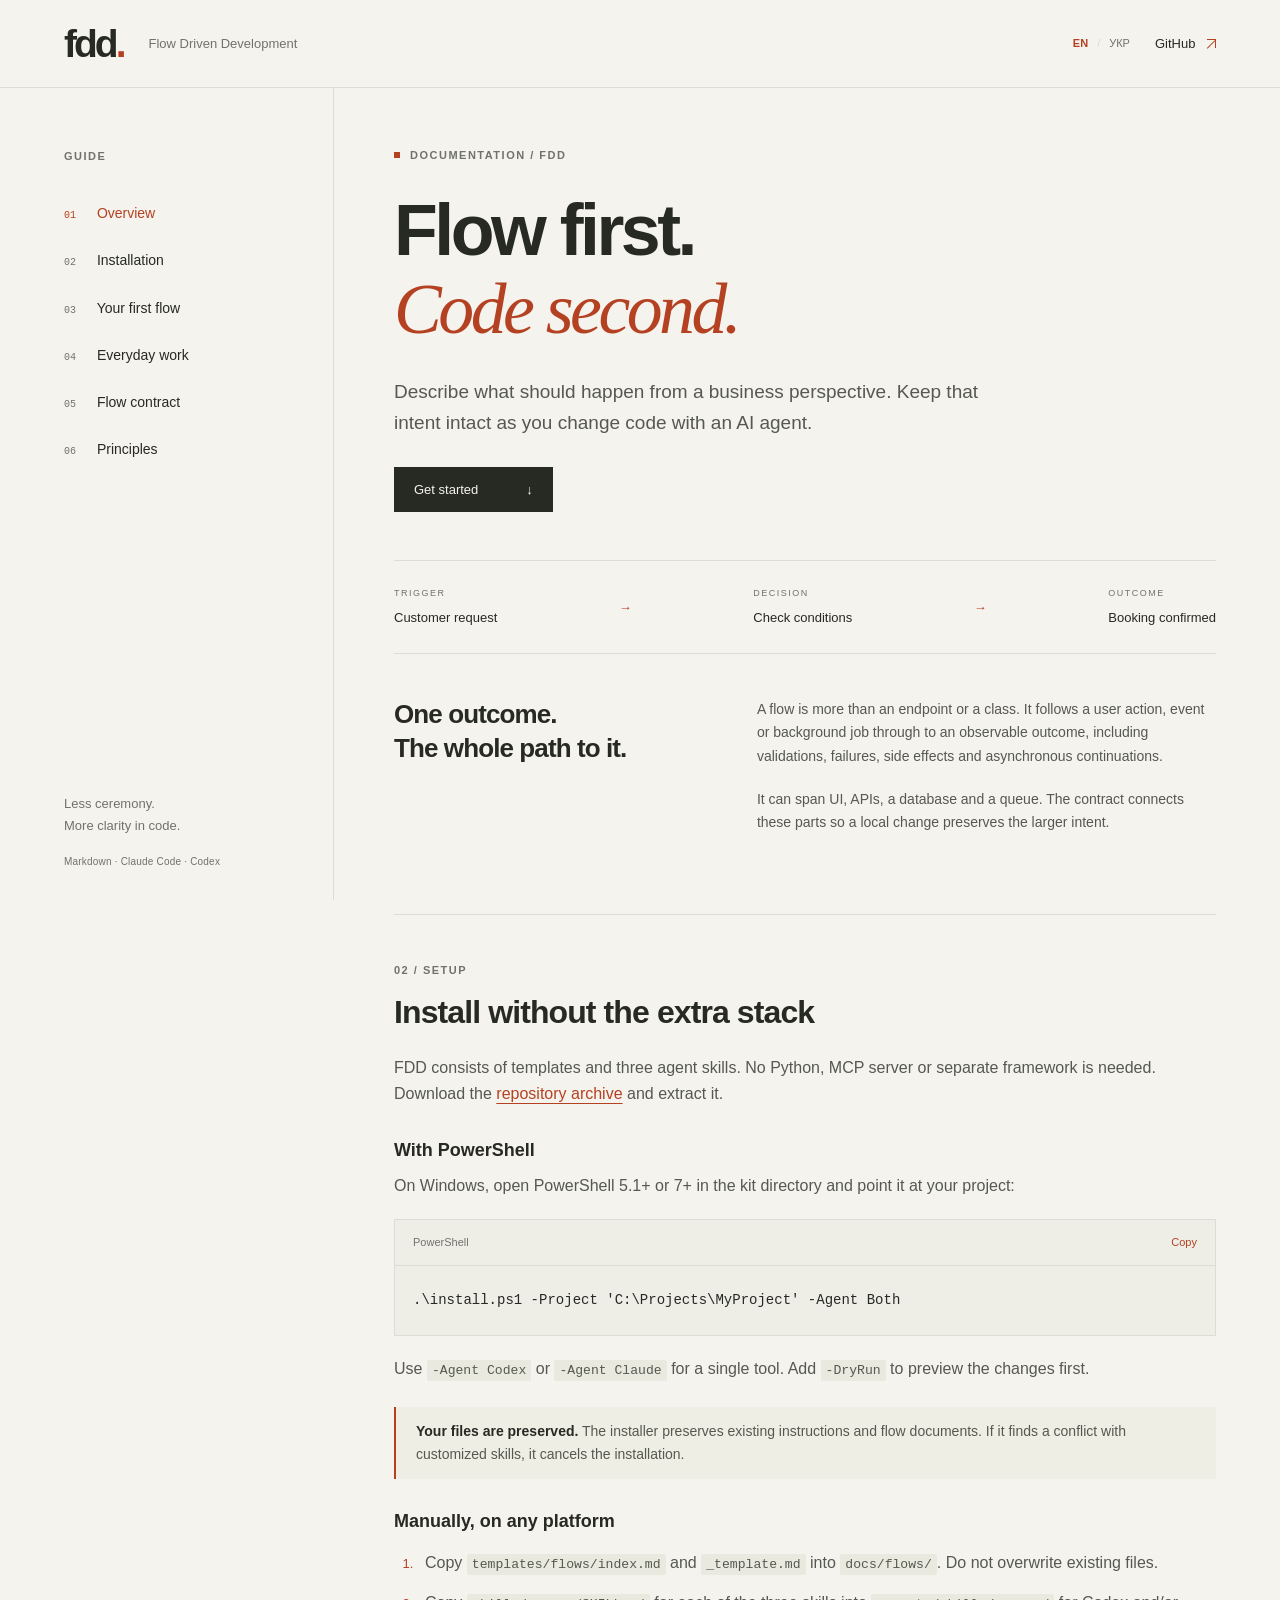
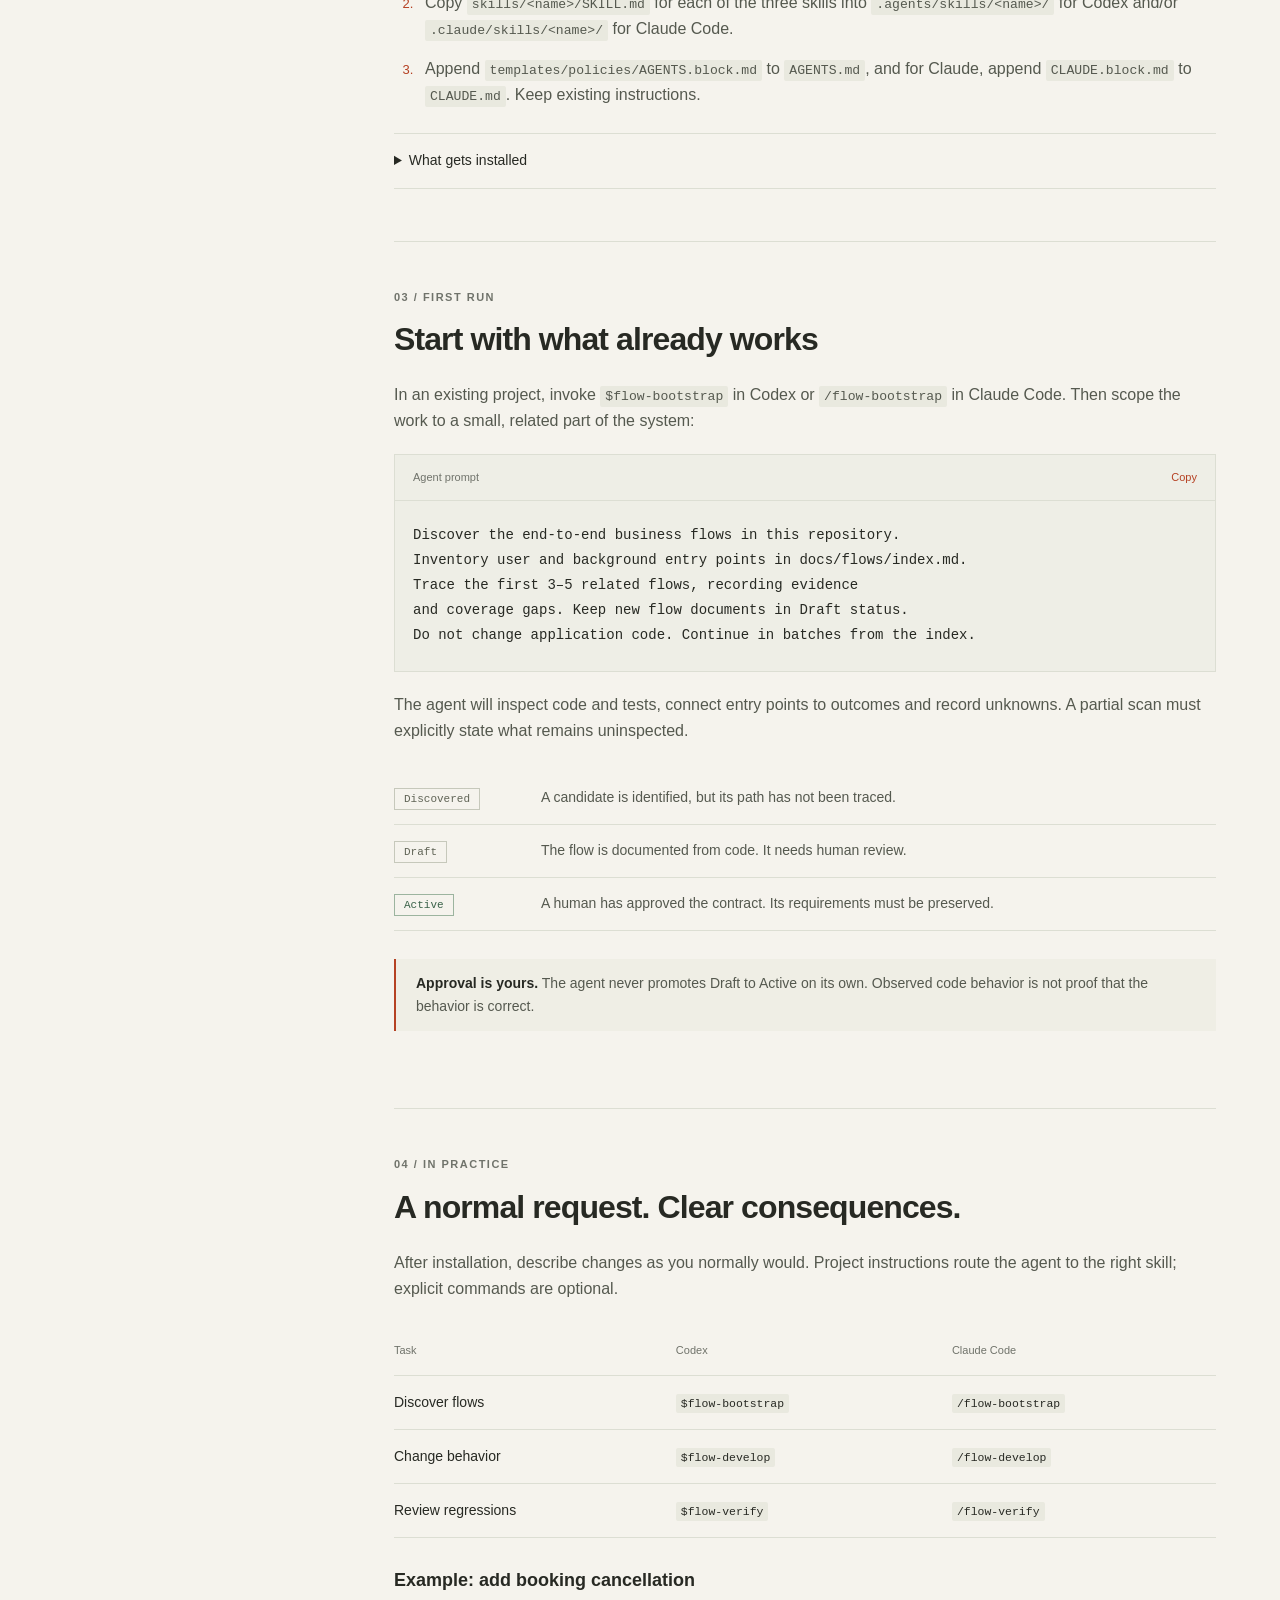
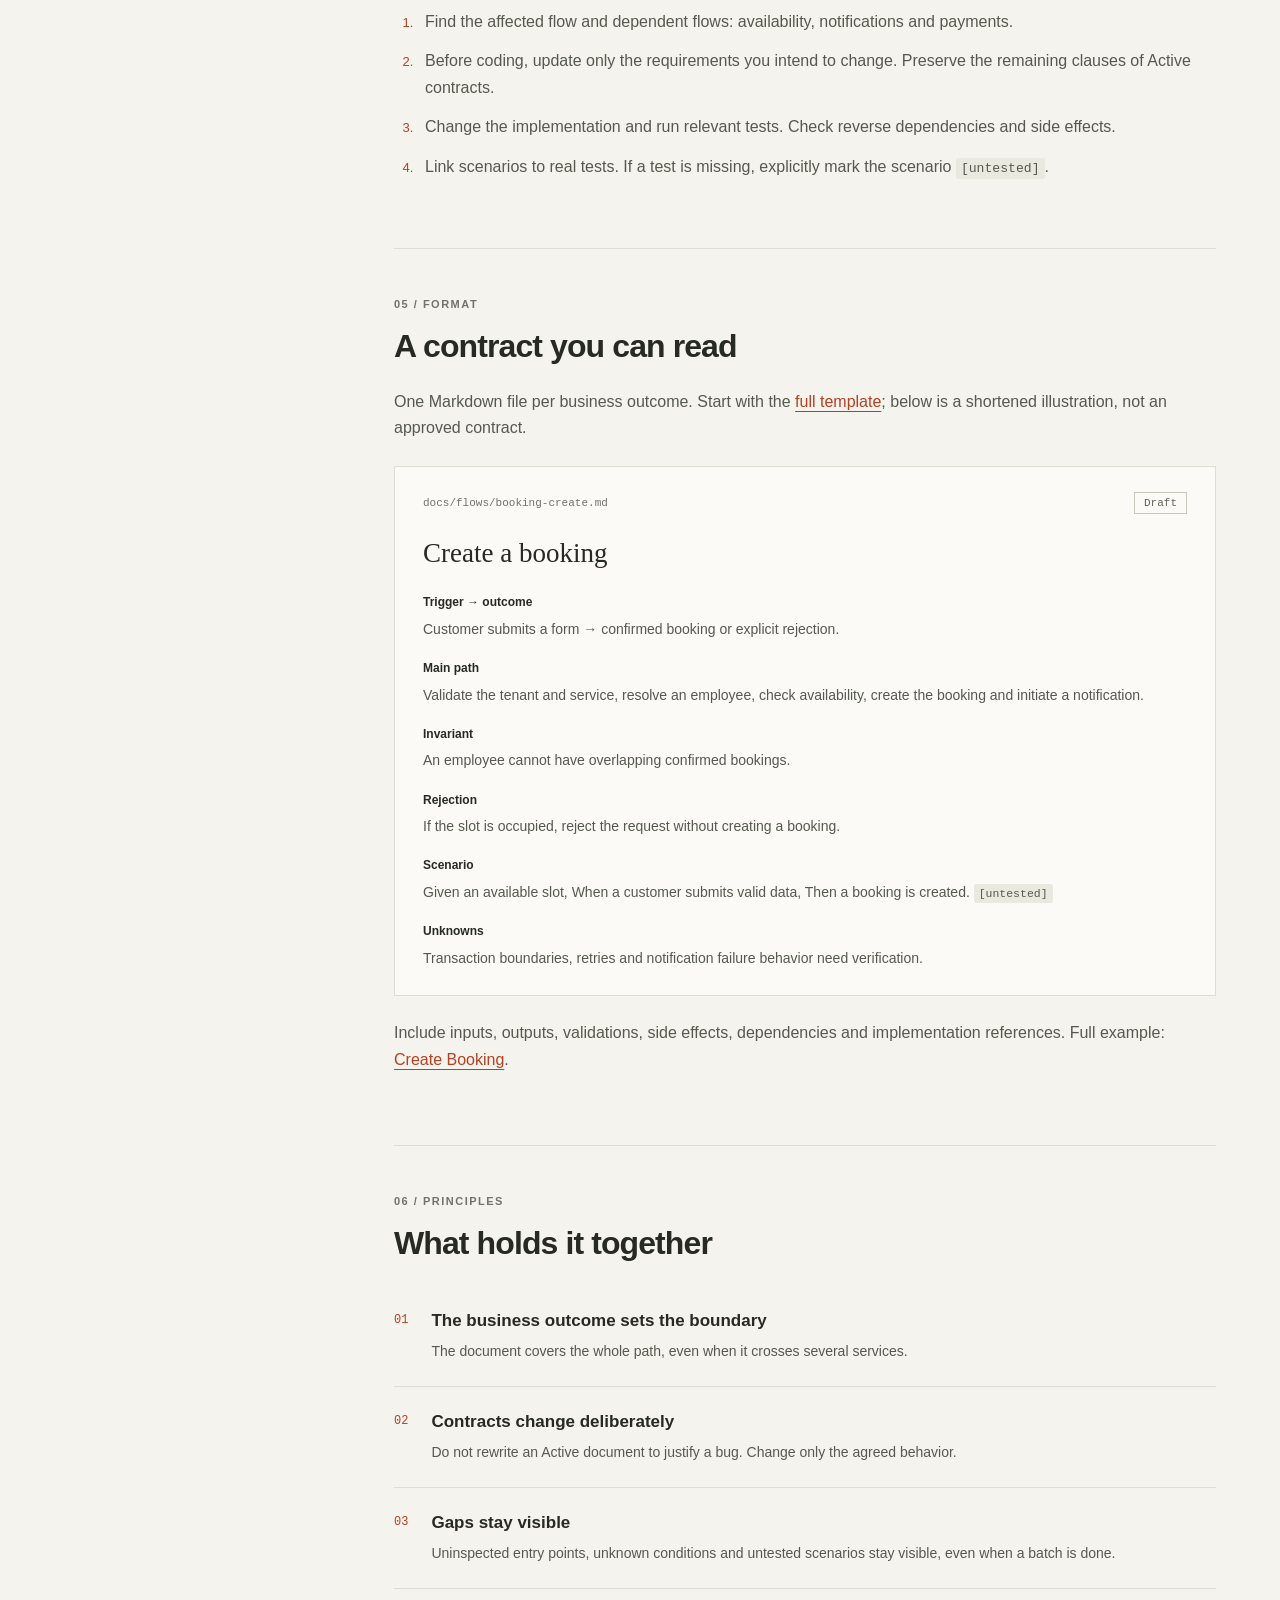
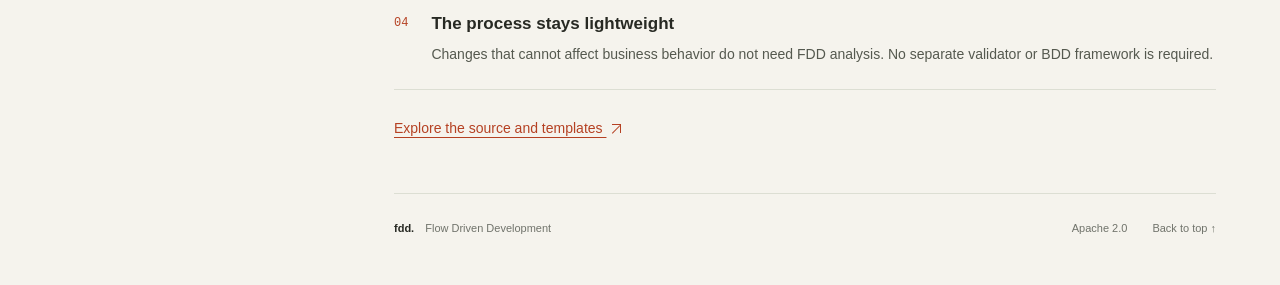
==== commit 77b11b64: "Make English the default documentation language and add Ukrainian" ====
--- a/index.html
+++ b/index.html
@@ -1,94 +1,97 @@
 <!doctype html>
-<html lang="ru">
+<html lang="en">
 <head>
   <meta charset="utf-8">
   <meta name="viewport" content="width=device-width, initial-scale=1">
-  <meta name="description" content="Flow Driven Development: практическое руководство по бизнес-потокам, контрактам и работе с Claude Code и OpenAI Codex.">
+  <meta name="description" content="Flow Driven Development: a practical guide to business flows, contracts, Claude Code and OpenAI Codex.">
   <meta name="theme-color" content="#f5f3ed">
-  <title>FDD — сначала поток, потом код</title>
+  <title>FDD — flow first, code second</title>
+  <link rel="alternate" hreflang="en" href="index.html">
+  <link rel="alternate" hreflang="uk" href="uk.html">
+  <link rel="alternate" hreflang="x-default" href="index.html">
   <link rel="icon" href="favicon.svg" type="image/svg+xml">
   <link rel="stylesheet" href="site.css">
   <script src="site.js" defer></script>
 </head>
 <body>
-  <a class="skip-link" href="#content">К содержанию</a>
+  <a class="skip-link" href="#content">Skip to content</a>
   <header class="header">
-    <a class="brand" href="#" aria-label="FDD, начало страницы">fdd<span class="brand-dot">.</span></a>
+    <a class="brand" href="#" aria-label="FDD, back to top">fdd<span class="brand-dot">.</span></a>
     <span class="header-caption">Flow Driven Development</span>
+    <div class="language-switch" aria-label="Language"><a href="index.html" lang="en" hreflang="en" aria-current="page">EN</a><span aria-hidden="true">/</span><a href="uk.html" lang="uk" hreflang="uk">УКР</a></div>
     <a class="repo-link" href="https://github.com/verloka/fdd">GitHub <span class="external-arrow" aria-hidden="true"></span></a>
   </header>
   <div class="layout">
-    <aside class="sidebar" aria-label="Навигация по документации">
-      <div class="sidebar-top"><span class="eyebrow">Руководство</span><button class="menu-toggle" aria-expanded="false" aria-controls="navigation">Разделы <span aria-hidden="true">+</span></button></div>
+    <aside class="sidebar" aria-label="Documentation navigation">
+      <div class="sidebar-top"><span class="eyebrow">Guide</span><button class="menu-toggle" aria-expanded="false" aria-controls="navigation">Contents <span aria-hidden="true">+</span></button></div>
       <nav id="navigation">
-        <a href="#overview" class="active"><span>01</span> Идея</a>
-        <a href="#install"><span>02</span> Установка</a>
-        <a href="#bootstrap"><span>03</span> Первый поток</a>
-        <a href="#everyday"><span>04</span> Ежедневная работа</a>
-        <a href="#contract"><span>05</span> Контракт потока</a>
-        <a href="#principles"><span>06</span> Правила</a>
+        <a href="#overview" class="active"><span>01</span> Overview</a>
+        <a href="#install"><span>02</span> Installation</a>
+        <a href="#bootstrap"><span>03</span> Your first flow</a>
+        <a href="#everyday"><span>04</span> Everyday work</a>
+        <a href="#contract"><span>05</span> Flow contract</a>
+        <a href="#principles"><span>06</span> Principles</a>
       </nav>
-      <div class="sidebar-note">Меньше церемоний.<br>Больше ясности в коде.<span>Markdown · Claude Code · Codex</span></div>
+      <div class="sidebar-note">Less ceremony.<br>More clarity in code.<span>Markdown · Claude Code · Codex</span></div>
     </aside>
     <main id="content">
       <section id="overview" class="hero">
-        <div class="eyebrow"><span class="small-square"></span> Документация / FDD</div>
-        <h1>Сначала поток.<br><em>Потом код.</em></h1>
-        <p class="lead">Описывайте то, что должно произойти с точки зрения бизнеса. Сохраняйте этот смысл, когда меняете код вместе с AI-агентом.</p>
-        <a class="primary-link" href="#install">Начать работу <span aria-hidden="true">↓</span></a>
-        <div class="flow-strip" aria-label="Пример бизнес-потока"><span><small>Триггер</small>Заявка клиента</span><b aria-hidden="true">→</b><span><small>Решение</small>Проверка условий</span><b aria-hidden="true">→</b><span><small>Результат</small>Бронь подтверждена</span></div>
-        <div class="intro-grid"><h2>Один результат.<br>Весь путь к нему.</h2><div><p>Поток — не отдельный endpoint или класс. Это путь от действия пользователя, события или фоновой задачи до наблюдаемого результата: с проверками, ошибками, побочными эффектами и асинхронными продолжениями.</p><p>Он может проходить через UI, API, базу данных и очередь. Контракт связывает эти части, чтобы локальное изменение не потеряло общий смысл.</p></div></div>
+        <div class="eyebrow"><span class="small-square"></span> Documentation / FDD</div>
+        <h1>Flow first.<br><em>Code second.</em></h1>
+        <p class="lead">Describe what should happen from a business perspective. Keep that intent intact as you change code with an AI agent.</p>
+        <a class="primary-link" href="#install">Get started <span aria-hidden="true">↓</span></a>
+        <div class="flow-strip" aria-label="Example business flow"><span><small>Trigger</small>Customer request</span><b aria-hidden="true">→</b><span><small>Decision</small>Check conditions</span><b aria-hidden="true">→</b><span><small>Outcome</small>Booking confirmed</span></div>
+        <div class="intro-grid"><h2>One outcome.<br>The whole path to it.</h2><div><p>A flow is more than an endpoint or a class. It follows a user action, event or background job through to an observable outcome, including validations, failures, side effects and asynchronous continuations.</p><p>It can span UI, APIs, a database and a queue. The contract connects these parts so a local change preserves the larger intent.</p></div></div>
       </section>
       <section id="install" class="doc-section">
-        <div class="section-label">02 / Подготовка</div><h2>Установка без лишнего стека</h2>
-        <p>FDD — это шаблоны и три навыка для агента. Python, MCP-сервер и отдельный фреймворк не нужны. Скачайте <a href="https://github.com/verloka/fdd/archive/refs/heads/master.zip">архив репозитория</a> и распакуйте его.</p>
-        <h3>Через PowerShell</h3><p>В Windows откройте PowerShell 5.1+ или 7+ в папке набора и укажите ваш проект:</p>
-        <div class="code-block"><div class="code-heading"><span>PowerShell</span><button class="copy-button" aria-label="Копировать команду установки">Копировать</button></div><pre><code>.\install.ps1 -Project 'C:\Projects\MyProject' -Agent Both</code></pre></div>
-        <p>Используйте <code>-Agent Codex</code> или <code>-Agent Claude</code> для одного инструмента. Добавьте <code>-DryRun</code>, чтобы сначала увидеть список изменений.</p>
-        <div class="note"><strong>Ваши файлы сохраняются.</strong> Установщик сохраняет существующие инструкции и документы потоков, а при конфликте с изменёнными навыками отменяет установку.</div>
-        <h3>Вручную, на любой платформе</h3>
-        <ol class="steps"><li>Скопируйте <code>templates/flows/index.md</code> и <code>_template.md</code> в <code>docs/flows/</code>. Существующие файлы не заменяйте.</li><li>Скопируйте <code>skills/&lt;name&gt;/SKILL.md</code> для каждого из трёх навыков в <code>.agents/skills/&lt;name&gt;/</code> для Codex и/или <code>.claude/skills/&lt;name&gt;/</code> для Claude Code.</li><li>Добавьте содержимое <code>templates/policies/AGENTS.block.md</code> в <code>AGENTS.md</code>, а для Claude — <code>CLAUDE.block.md</code> в <code>CLAUDE.md</code>. Сохраните прежние инструкции.</li></ol>
-        <details><summary>Что появится в проекте</summary><pre class="file-tree"><code>project/
+        <div class="section-label">02 / Setup</div><h2>Install without the extra stack</h2>
+        <p>FDD consists of templates and three agent skills. No Python, MCP server or separate framework is needed. Download the <a href="https://github.com/verloka/fdd/archive/refs/heads/master.zip">repository archive</a> and extract it.</p>
+        <h3>With PowerShell</h3><p>On Windows, open PowerShell 5.1+ or 7+ in the kit directory and point it at your project:</p>
+        <div class="code-block"><div class="code-heading"><span>PowerShell</span><button class="copy-button" aria-label="Copy installation command">Copy</button></div><pre><code>.\install.ps1 -Project 'C:\Projects\MyProject' -Agent Both</code></pre></div>
+        <p>Use <code>-Agent Codex</code> or <code>-Agent Claude</code> for a single tool. Add <code>-DryRun</code> to preview the changes first.</p>
+        <div class="note"><strong>Your files are preserved.</strong> The installer preserves existing instructions and flow documents. If it finds a conflict with customized skills, it cancels the installation.</div>
+        <h3>Manually, on any platform</h3>
+        <ol class="steps"><li>Copy <code>templates/flows/index.md</code> and <code>_template.md</code> into <code>docs/flows/</code>. Do not overwrite existing files.</li><li>Copy <code>skills/&lt;name&gt;/SKILL.md</code> for each of the three skills into <code>.agents/skills/&lt;name&gt;/</code> for Codex and/or <code>.claude/skills/&lt;name&gt;/</code> for Claude Code.</li><li>Append <code>templates/policies/AGENTS.block.md</code> to <code>AGENTS.md</code>, and for Claude, append <code>CLAUDE.block.md</code> to <code>CLAUDE.md</code>. Keep existing instructions.</li></ol>
+        <details><summary>What gets installed</summary><pre class="file-tree"><code>project/
 ├── AGENTS.md / CLAUDE.md
 ├── docs/flows/
 │   ├── index.md
 │   └── _template.md
 ├── .agents/skills/       # Codex
-└── .claude/skills/       # Claude Code</code></pre><p>Документы в <code>docs/flows/</code> общие для обоих инструментов.</p></details>
+└── .claude/skills/       # Claude Code</code></pre><p>Both tools share the documents in <code>docs/flows/</code>.</p></details>
       </section>
       <section id="bootstrap" class="doc-section">
-        <div class="section-label">03 / Первый запуск</div><h2>Начните с того, что уже работает</h2>
-        <p>В существующем проекте вызовите <code>$flow-bootstrap</code> в Codex или <code>/flow-bootstrap</code> в Claude Code. Затем задайте небольшой связанный участок системы:</p>
-        <div class="code-block"><div class="code-heading"><span>Запрос агенту</span><button class="copy-button" aria-label="Копировать запрос для bootstrap">Копировать</button></div><pre class="prompt"><code>Найди сквозные бизнес-потоки в этом репозитории.
-Составь инвентарь пользовательских и фоновых входных точек
-в docs/flows/index.md. Проследи первые 3–5 связанных потоков,
-запиши доказательства и пробелы в покрытии.
-Оставь новые документы в статусе Draft. Код не меняй.
-Продолжай следующими порциями из индекса.</code></pre></div>
-        <p>Агент изучит код и тесты, свяжет входные точки с результатами и отметит неизвестное. Частичный обзор должен явно указывать, что ещё не изучено.</p>
-        <div class="status-list"><div><span class="status">Discovered</span><p>Кандидат найден, но путь ещё не прослежен.</p></div><div><span class="status">Draft</span><p>Поток описан по коду. Требует проверки человеком.</p></div><div><span class="status status-active">Active</span><p>Человек одобрил контракт. Его требования нужно сохранять.</p></div></div>
-        <div class="note"><strong>Одобрение — за вами.</strong> Агент не переводит Draft в Active самостоятельно. Наблюдаемое поведение кода ещё не доказывает, что оно правильное.</div>
+        <div class="section-label">03 / First run</div><h2>Start with what already works</h2>
+        <p>In an existing project, invoke <code>$flow-bootstrap</code> in Codex or <code>/flow-bootstrap</code> in Claude Code. Then scope the work to a small, related part of the system:</p>
+        <div class="code-block"><div class="code-heading"><span>Agent prompt</span><button class="copy-button" aria-label="Copy bootstrap prompt">Copy</button></div><pre class="prompt"><code>Discover the end-to-end business flows in this repository.
+Inventory user and background entry points in docs/flows/index.md.
+Trace the first 3–5 related flows, recording evidence
+and coverage gaps. Keep new flow documents in Draft status.
+Do not change application code. Continue in batches from the index.</code></pre></div>
+        <p>The agent will inspect code and tests, connect entry points to outcomes and record unknowns. A partial scan must explicitly state what remains uninspected.</p>
+        <div class="status-list"><div><span class="status">Discovered</span><p>A candidate is identified, but its path has not been traced.</p></div><div><span class="status">Draft</span><p>The flow is documented from code. It needs human review.</p></div><div><span class="status status-active">Active</span><p>A human has approved the contract. Its requirements must be preserved.</p></div></div>
+        <div class="note"><strong>Approval is yours.</strong> The agent never promotes Draft to Active on its own. Observed code behavior is not proof that the behavior is correct.</div>
       </section>
       <section id="everyday" class="doc-section">
-        <div class="section-label">04 / В работе</div><h2>Обычный запрос. Явные последствия.</h2>
-        <p>После установки описывайте изменения привычным способом. Инструкции проекта направят агента к нужному навыку; вызывать команды каждый раз необязательно.</p>
-        <div class="table-wrap"><table><caption class="sr-only">Навыки FDD и команды агентов</caption><thead><tr><th>Задача</th><th>Codex</th><th>Claude Code</th></tr></thead><tbody><tr><td>Найти потоки</td><td><code>$flow-bootstrap</code></td><td><code>/flow-bootstrap</code></td></tr><tr><td>Изменить поведение</td><td><code>$flow-develop</code></td><td><code>/flow-develop</code></td></tr><tr><td>Проверить регрессии</td><td><code>$flow-verify</code></td><td><code>/flow-verify</code></td></tr></tbody></table></div>
-        <h3>Например: добавить отмену бронирования</h3><ol class="steps"><li>Найдите затронутый поток и зависимые потоки: доступность, уведомления, оплату.</li><li>До кода уточните только требования, которые намеренно меняются. Сохраните остальные условия Active-контрактов.</li><li>Измените реализацию и запустите релевантные тесты. Проверьте обратные зависимости и побочные эффекты.</li><li>Свяжите сценарии с реальными тестами. Если теста нет, явно оставьте <code>[untested]</code>.</li></ol>
+        <div class="section-label">04 / In practice</div><h2>A normal request. Clear consequences.</h2>
+        <p>After installation, describe changes as you normally would. Project instructions route the agent to the right skill; explicit commands are optional.</p>
+        <div class="table-wrap"><table><caption class="sr-only">FDD skills and agent commands</caption><thead><tr><th>Task</th><th>Codex</th><th>Claude Code</th></tr></thead><tbody><tr><td>Discover flows</td><td><code>$flow-bootstrap</code></td><td><code>/flow-bootstrap</code></td></tr><tr><td>Change behavior</td><td><code>$flow-develop</code></td><td><code>/flow-develop</code></td></tr><tr><td>Review regressions</td><td><code>$flow-verify</code></td><td><code>/flow-verify</code></td></tr></tbody></table></div>
+        <h3>Example: add booking cancellation</h3><ol class="steps"><li>Find the affected flow and dependent flows: availability, notifications and payments.</li><li>Before coding, update only the requirements you intend to change. Preserve the remaining clauses of Active contracts.</li><li>Change the implementation and run relevant tests. Check reverse dependencies and side effects.</li><li>Link scenarios to real tests. If a test is missing, explicitly mark the scenario <code>[untested]</code>.</li></ol>
       </section>
       <section id="contract" class="doc-section">
-        <div class="section-label">05 / Формат</div><h2>Контракт, который можно прочитать</h2><p>Один Markdown-файл на бизнес-результат. Начните с <a href="templates/flows/_template.md">полного шаблона</a>; ниже — сокращённый пример, а не одобренный контракт.</p>
-        <div class="contract-example"><div class="contract-top"><span>docs/flows/booking-create.md</span><span class="status">Draft</span></div><h3>Создание бронирования</h3><dl><dt>Триггер → результат</dt><dd>Клиент отправляет форму → подтверждённая бронь или явный отказ.</dd><dt>Основной путь</dt><dd>Проверить организацию и услугу, подобрать сотрудника, проверить доступность, создать бронь и инициировать уведомление.</dd><dt>Инвариант</dt><dd>У сотрудника не может быть пересекающихся подтверждённых бронирований.</dd><dt>Отказ</dt><dd>Если время занято, отклонить запрос без создания брони.</dd><dt>Сценарий</dt><dd>Given свободное время, When клиент отправляет валидные данные, Then создаётся бронь. <code>[untested]</code></dd><dt>Неизвестное</dt><dd>Границы транзакции, повторы и поведение при ошибке уведомления требуют проверки.</dd></dl></div>
-        <p>Добавляйте входные и выходные данные, валидации, побочные эффекты, зависимости и ссылки на реализацию. Полный пример: <a href="examples/booking-create.md">Create Booking</a>.</p>
+        <div class="section-label">05 / Format</div><h2>A contract you can read</h2><p>One Markdown file per business outcome. Start with the <a href="templates/flows/_template.md">full template</a>; below is a shortened illustration, not an approved contract.</p>
+        <div class="contract-example"><div class="contract-top"><span>docs/flows/booking-create.md</span><span class="status">Draft</span></div><h3>Create a booking</h3><dl><dt>Trigger → outcome</dt><dd>Customer submits a form → confirmed booking or explicit rejection.</dd><dt>Main path</dt><dd>Validate the tenant and service, resolve an employee, check availability, create the booking and initiate a notification.</dd><dt>Invariant</dt><dd>An employee cannot have overlapping confirmed bookings.</dd><dt>Rejection</dt><dd>If the slot is occupied, reject the request without creating a booking.</dd><dt>Scenario</dt><dd>Given an available slot, When a customer submits valid data, Then a booking is created. <code>[untested]</code></dd><dt>Unknowns</dt><dd>Transaction boundaries, retries and notification failure behavior need verification.</dd></dl></div>
+        <p>Include inputs, outputs, validations, side effects, dependencies and implementation references. Full example: <a href="examples/booking-create.md">Create Booking</a>.</p>
       </section>
       <section id="principles" class="doc-section last-section">
-        <div class="section-label">06 / Ориентиры</div><h2>Что держит всё вместе</h2>
-        <div class="principle"><span>01</span><div><h3>Бизнес-результат задаёт границы</h3><p>Документ объединяет весь путь, даже если он проходит через несколько сервисов.</p></div></div>
-        <div class="principle"><span>02</span><div><h3>Контракт меняется осознанно</h3><p>Не переписывайте Active-документ, чтобы оправдать баг. Меняйте только согласованное поведение.</p></div></div>
-        <div class="principle"><span>03</span><div><h3>Пробелы остаются видимыми</h3><p>Неизученные входные точки, неизвестные условия и сценарии без тестов не скрываются за словом «готово».</p></div></div>
-        <div class="principle"><span>04</span><div><h3>Процесс остаётся лёгким</h3><p>Для изменений, не влияющих на бизнес-поведение, FDD-анализ не нужен. Отдельный валидатор или BDD-фреймворк не требуется.</p></div></div>
-        <a class="text-link" href="https://github.com/verloka/fdd">Открыть исходники и шаблоны <span class="external-arrow" aria-hidden="true"></span></a>
+        <div class="section-label">06 / Principles</div><h2>What holds it together</h2>
+        <div class="principle"><span>01</span><div><h3>The business outcome sets the boundary</h3><p>The document covers the whole path, even when it crosses several services.</p></div></div>
+        <div class="principle"><span>02</span><div><h3>Contracts change deliberately</h3><p>Do not rewrite an Active document to justify a bug. Change only the agreed behavior.</p></div></div>
+        <div class="principle"><span>03</span><div><h3>Gaps stay visible</h3><p>Uninspected entry points, unknown conditions and untested scenarios stay visible, even when a batch is done.</p></div></div>
+        <div class="principle"><span>04</span><div><h3>The process stays lightweight</h3><p>Changes that cannot affect business behavior do not need FDD analysis. No separate validator or BDD framework is required.</p></div></div>
+        <a class="text-link" href="https://github.com/verloka/fdd">Explore the source and templates <span class="external-arrow" aria-hidden="true"></span></a>
       </section>
-      <footer><span>fdd. <span class="footer-caption">Flow Driven Development</span></span><a href="LICENSE">Apache 2.0</a><a href="#overview">Наверх ↑</a></footer>
+      <footer><span>fdd. <span class="footer-caption">Flow Driven Development</span></span><a href="LICENSE">Apache 2.0</a><a href="#overview">Back to top ↑</a></footer>
     </main>
   </div>
   <div id="copy-status" class="sr-only" role="status" aria-live="polite"></div>
--- a/site.css
+++ b/site.css
@@ -1,3 +1,4 @@
 :root{--paper:#f5f3ed;--ink:#272923;--muted:#70736b;--line:#dcded3;--accent:#b54123;--panel:#eeeee6}*{box-sizing:border-box}html{scroll-behavior:smooth;scroll-padding-top:110px}body{margin:0;background:var(--paper);color:var(--ink);font-family:Arial,Helvetica,sans-serif;font-size:16px;line-height:1.65}a{color:inherit;text-underline-offset:4px}button{font:inherit}a:focus-visible,button:focus-visible,summary:focus-visible{outline:2px solid var(--accent);outline-offset:5px}.header{height:88px;border-bottom:1px solid var(--line);display:flex;align-items:center;gap:25px;padding:0 5%;background:var(--paper);position:sticky;top:0;z-index:10}.brand{font-size:39px;font-weight:800;letter-spacing:-3px;text-decoration:none;line-height:1}.brand-dot{color:var(--accent)}.header-caption{font-size:13px;color:var(--muted)}.repo-link{margin-left:auto;font-size:13px;text-decoration:none}.repo-link span{margin-left:8px;color:var(--accent)}.layout{max-width:1440px;margin:auto;display:grid;grid-template-columns:270px minmax(0,1fr);padding:0 5%;gap:60px}.sidebar{position:sticky;top:88px;height:calc(100vh - 88px);padding:54px 0 30px;display:flex;flex-direction:column;border-right:1px solid var(--line)}.eyebrow,.section-label{font-size:11px;font-weight:700;letter-spacing:1.5px;text-transform:uppercase;color:var(--muted)}nav{display:flex;flex-direction:column;margin-top:24px;gap:4px}nav a{padding:10px 20px 10px 0;text-decoration:none;font-size:14px;transition:color .15s}nav a span{display:inline-block;width:29px;color:var(--muted);font-size:10px;font-family:monospace}nav a.active,nav a:hover{color:var(--accent)}nav a.active span{color:var(--accent)}.sidebar-note{margin-top:auto;color:var(--muted);font-size:13px;line-height:1.7;padding-top:30px}.sidebar-note span{display:block;font-size:10px;margin-top:16px;letter-spacing:.2px}main{min-width:0;max-width:850px}.hero{padding:58px 0 60px}.hero .eyebrow{display:flex;align-items:center;gap:10px}.small-square{height:6px;width:6px;background:var(--accent)}h1{font-size:clamp(48px,5.6vw,78px);line-height:1.08;letter-spacing:-3.5px;margin:28px 0}h1 em{font-family:Georgia,'Times New Roman',serif;font-weight:400;color:var(--accent)}.lead{font-size:19px;line-height:1.65;max-width:600px;color:#55594f;margin:0 0 28px}.primary-link{display:inline-flex;gap:48px;align-items:center;background:var(--ink);color:var(--paper);padding:12px 20px;text-decoration:none;font-size:13px}.primary-link:hover{background:var(--accent)}.flow-strip{display:flex;align-items:center;justify-content:space-between;gap:15px;border-top:1px solid var(--line);border-bottom:1px solid var(--line);margin:48px 0 44px;padding:25px 0;font-size:13px}.flow-strip small{display:block;text-transform:uppercase;font-size:9px;letter-spacing:1.5px;color:var(--muted);margin-bottom:6px}.flow-strip b{font-weight:400;color:var(--accent)}.intro-grid{display:grid;grid-template-columns:1fr 1.4fr;gap:35px}.intro-grid h2{font-size:26px;margin:0;line-height:1.3}.intro-grid p{font-size:14px;margin-top:0}.doc-section{padding:46px 0 52px;border-top:1px solid var(--line)}h2{font-size:32px;letter-spacing:-.9px;line-height:1.25;margin:13px 0 23px}h3{font-size:18px;line-height:1.4;margin:30px 0 10px}p{color:#55594f;margin:0 0 20px}p a,.steps a{color:var(--accent)}code{font-family:'SFMono-Regular',Consolas,'Liberation Mono',monospace;font-size:.82em;background:#e9e9df;padding:3px 5px;border-radius:2px;overflow-wrap:anywhere}.code-block{background:var(--panel);border:1px solid var(--line);margin:20px 0}.code-heading{display:flex;align-items:center;justify-content:space-between;padding:10px 18px;border-bottom:1px solid var(--line);font-size:11px;color:var(--muted)}.copy-button{background:none;border:0;padding:3px 0;cursor:pointer;font-size:11px;color:var(--accent)}pre{margin:0;padding:22px 18px;overflow:auto;line-height:1.8;font-size:14px}pre code{padding:0;background:none;overflow-wrap:normal;font-size:inherit}.prompt{white-space:pre-wrap}.note{border-left:2px solid var(--accent);padding:13px 20px;background:#efeee5;font-size:14px;color:#55594f;margin:25px 0}.note strong{color:var(--ink)}.steps{padding-left:23px;color:#55594f}.steps li{padding-left:8px;margin:13px 0}.steps li::marker{color:var(--accent);font-size:13px}details{margin:25px 0 0;border-top:1px solid var(--line);border-bottom:1px solid var(--line);padding:15px 0}summary{cursor:pointer;font-size:14px}details p{font-size:14px;margin-top:15px}.file-tree{font-size:13px}.status-list{margin:28px 0}.status-list>div{display:grid;grid-template-columns:125px 1fr;align-items:baseline;gap:22px;padding:14px 0;border-bottom:1px solid var(--line)}.status-list p{font-size:14px;margin:0}.status{font:11px Consolas,monospace;display:inline-block;width:max-content;padding:4px 9px;border:1px solid #c6c8bb;color:#606456;background:transparent}.status-active{color:#3a6249;border-color:#9cb49f}.table-wrap{overflow-x:auto;margin:24px 0}table{width:100%;border-collapse:collapse;text-align:left;white-space:nowrap;font-size:14px}th{font-size:11px;color:var(--muted);font-weight:400}th,td{padding:15px 12px;border-bottom:1px solid var(--line)}th:first-child,td:first-child{padding-left:0}.contract-example{background:#fbfaf6;border:1px solid var(--line);padding:25px 28px;margin:24px 0}.contract-top{display:flex;align-items:center;justify-content:space-between;gap:12px;color:var(--muted);font:11px Consolas,monospace}.contract-example h3{font:27px Georgia,serif;margin:24px 0}.contract-example dl{margin:0}.contract-example dt{font-size:12px;font-weight:bold;margin-top:18px}.contract-example dd{margin:5px 0 0;color:#55594f;font-size:14px}.principle{display:flex;gap:23px;border-bottom:1px solid var(--line);padding:23px 0}.principle>span{color:var(--accent);font:12px monospace;padding-top:4px}.principle h3{margin:0 0 7px;font-size:17px}.principle p{font-size:14px;margin:0}.text-link{display:inline-block;margin-top:27px;font-size:14px;color:var(--accent)}footer{border-top:1px solid var(--line);display:flex;align-items:center;gap:25px;padding:25px 0 40px;font-size:11px;color:var(--muted)}footer>span{margin-right:auto;color:var(--ink);font-weight:bold}.footer-caption{font-weight:400;margin-left:8px;color:var(--muted)}footer a{text-decoration:none}.sr-only,.skip-link{position:absolute;width:1px;height:1px;overflow:hidden;clip-path:inset(50%)}.skip-link:focus{clip-path:none;width:auto;height:auto;top:10px;left:10px;z-index:20;padding:10px;background:var(--paper)}.menu-toggle{display:none}@media(min-width:1500px){.layout{padding:0 65px}}@media(max-width:1050px){.layout{grid-template-columns:210px minmax(0,1fr);gap:35px}.intro-grid{grid-template-columns:1fr}.hero{padding-top:40px}.flow-strip{font-size:12px}.sidebar-note span{font-size:9px}}@media(max-width:720px){html{scroll-padding-top:135px}.header{height:65px;padding:0 6%;gap:17px}.brand{font-size:33px}.header-caption{font-size:10px}.layout{display:block;padding:0 6%}.sidebar{height:auto;position:sticky;top:65px;padding:14px 0;background:var(--paper);border-right:0;border-bottom:1px solid var(--line);z-index:9}.sidebar-top{display:flex;justify-content:space-between;align-items:center}.menu-toggle{display:block;border:0;background:none;font-size:12px;color:var(--ink);cursor:pointer}.menu-toggle span{margin-left:10px;color:var(--accent)}nav{display:none;margin-top:12px;grid-template-columns:1fr 1fr;gap:0}nav.open{display:grid}nav a{font-size:12px;padding:8px 0}.sidebar-note{display:none}.hero{padding:35px 0 40px}h1{font-size:55px;letter-spacing:-2.5px}.lead{font-size:17px}.flow-strip{gap:7px;font-size:11px;margin:35px 0;padding:20px 0}.flow-strip small{font-size:8px;letter-spacing:.6px}.intro-grid{gap:20px}.intro-grid h2{font-size:25px}.doc-section{padding:35px 0}h2{font-size:28px}body{font-size:15px}.status-list>div{grid-template-columns:105px 1fr;gap:12px}.contract-example{padding:20px 18px}.contract-top{font-size:9px}pre{font-size:12px;padding:18px 14px}.footer-caption{display:none}footer{gap:18px}}@media(prefers-reduced-motion:reduce){html{scroll-behavior:auto}*{transition:none!important}}
 
 .external-arrow{position:relative;display:inline-block;width:9px;height:9px;border-top:1px solid currentColor;border-right:1px solid currentColor;margin-left:6px}.external-arrow::after{content:"";position:absolute;width:11px;height:1px;background:currentColor;transform:rotate(-45deg);transform-origin:right center;right:0;top:0}
+.language-switch{display:flex;align-items:center;gap:9px;margin-left:auto;font-size:11px;white-space:nowrap}.language-switch a{text-decoration:none;color:var(--muted)}.language-switch a[aria-current="page"]{color:var(--accent);font-weight:bold}.language-switch>span{color:var(--line)}.repo-link{margin-left:0}@media(max-width:720px){.header{gap:15px}.header-caption{display:none}.language-switch{gap:7px}.repo-link{font-size:11px}.flow-strip>span{flex:1;min-width:0}}
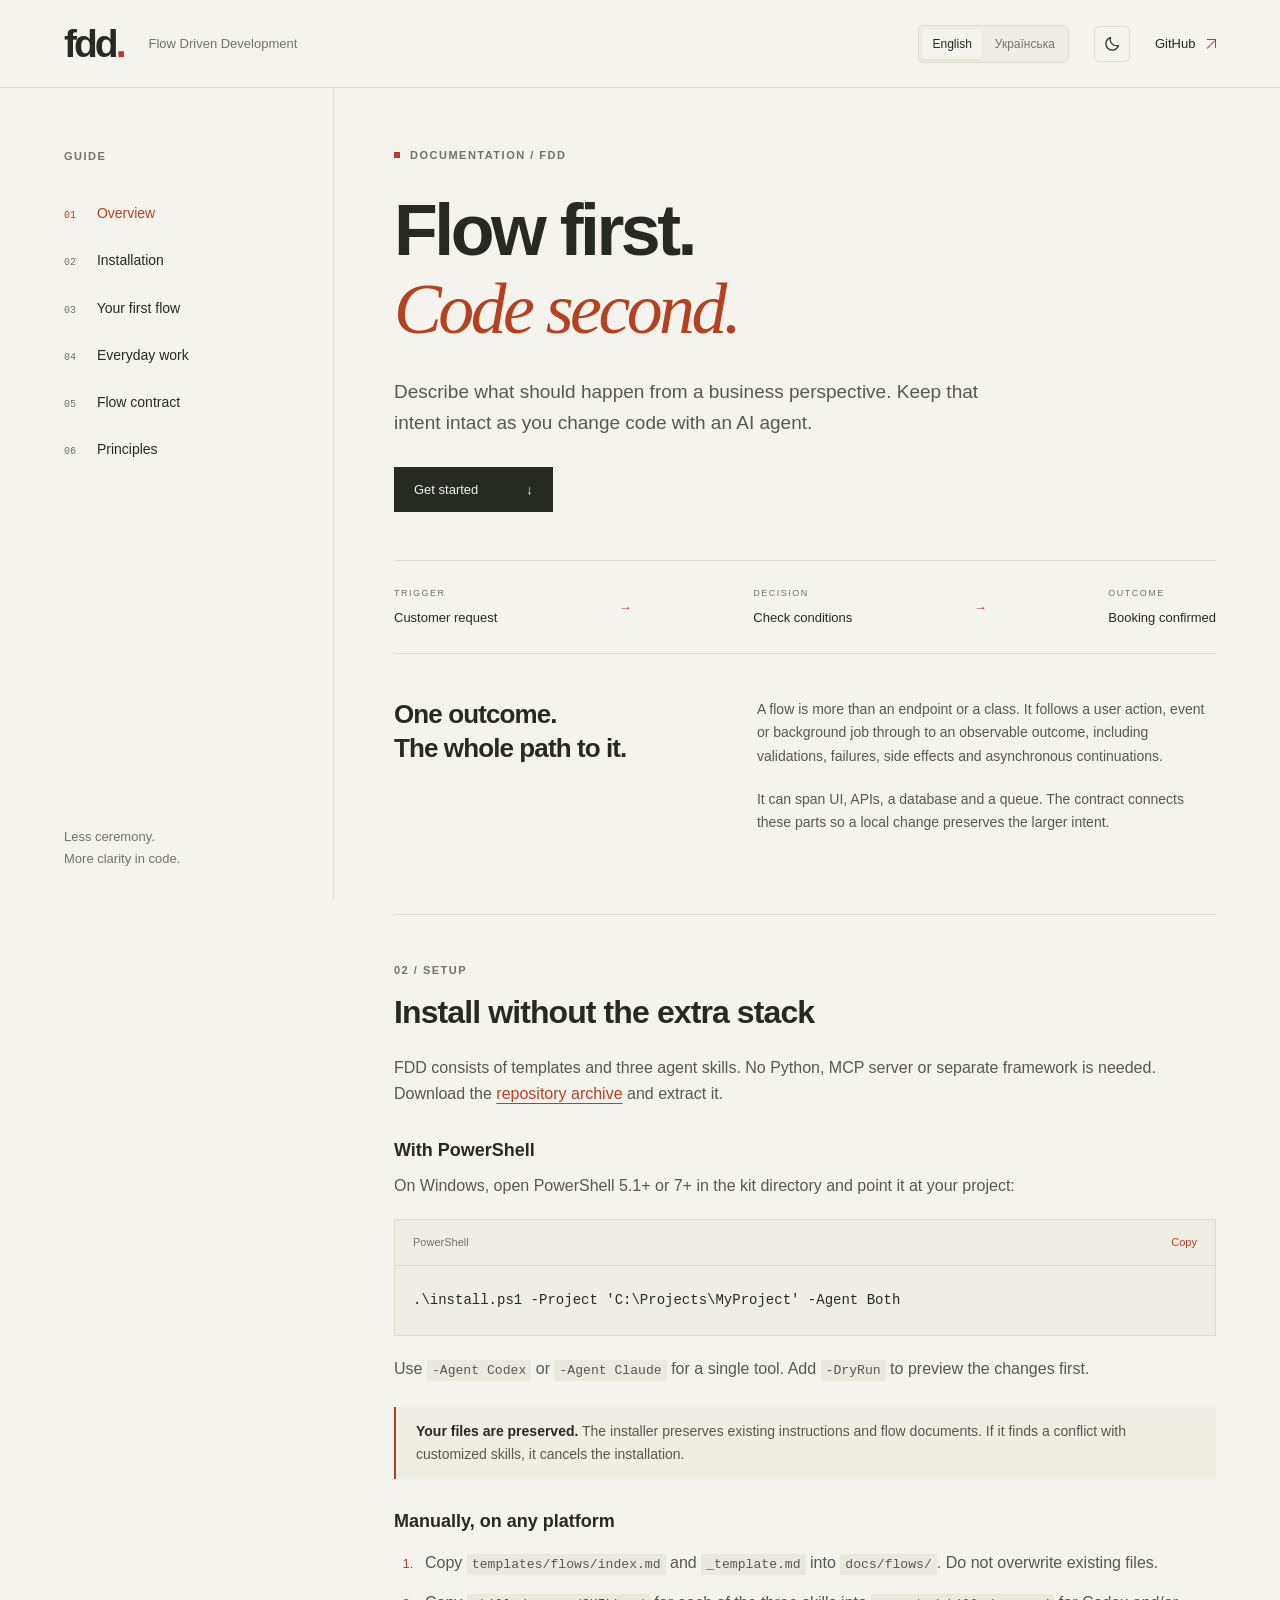
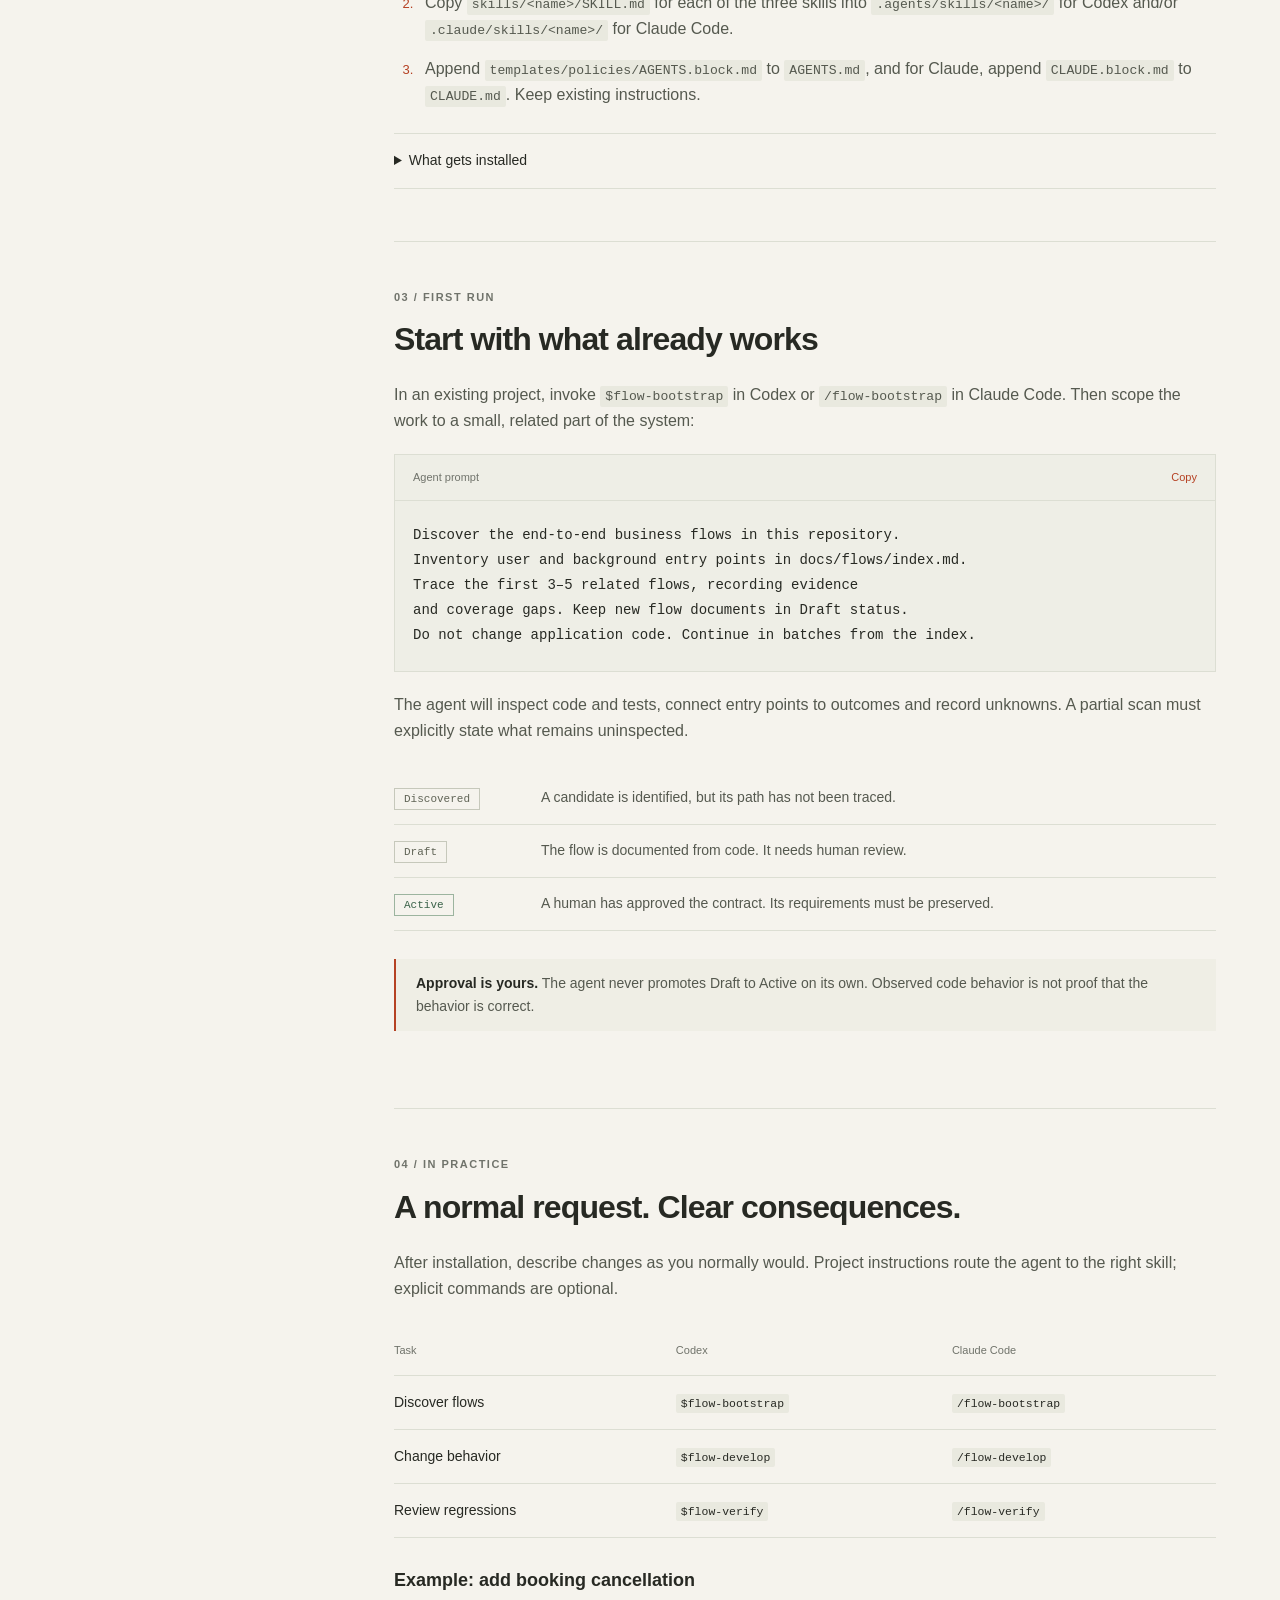
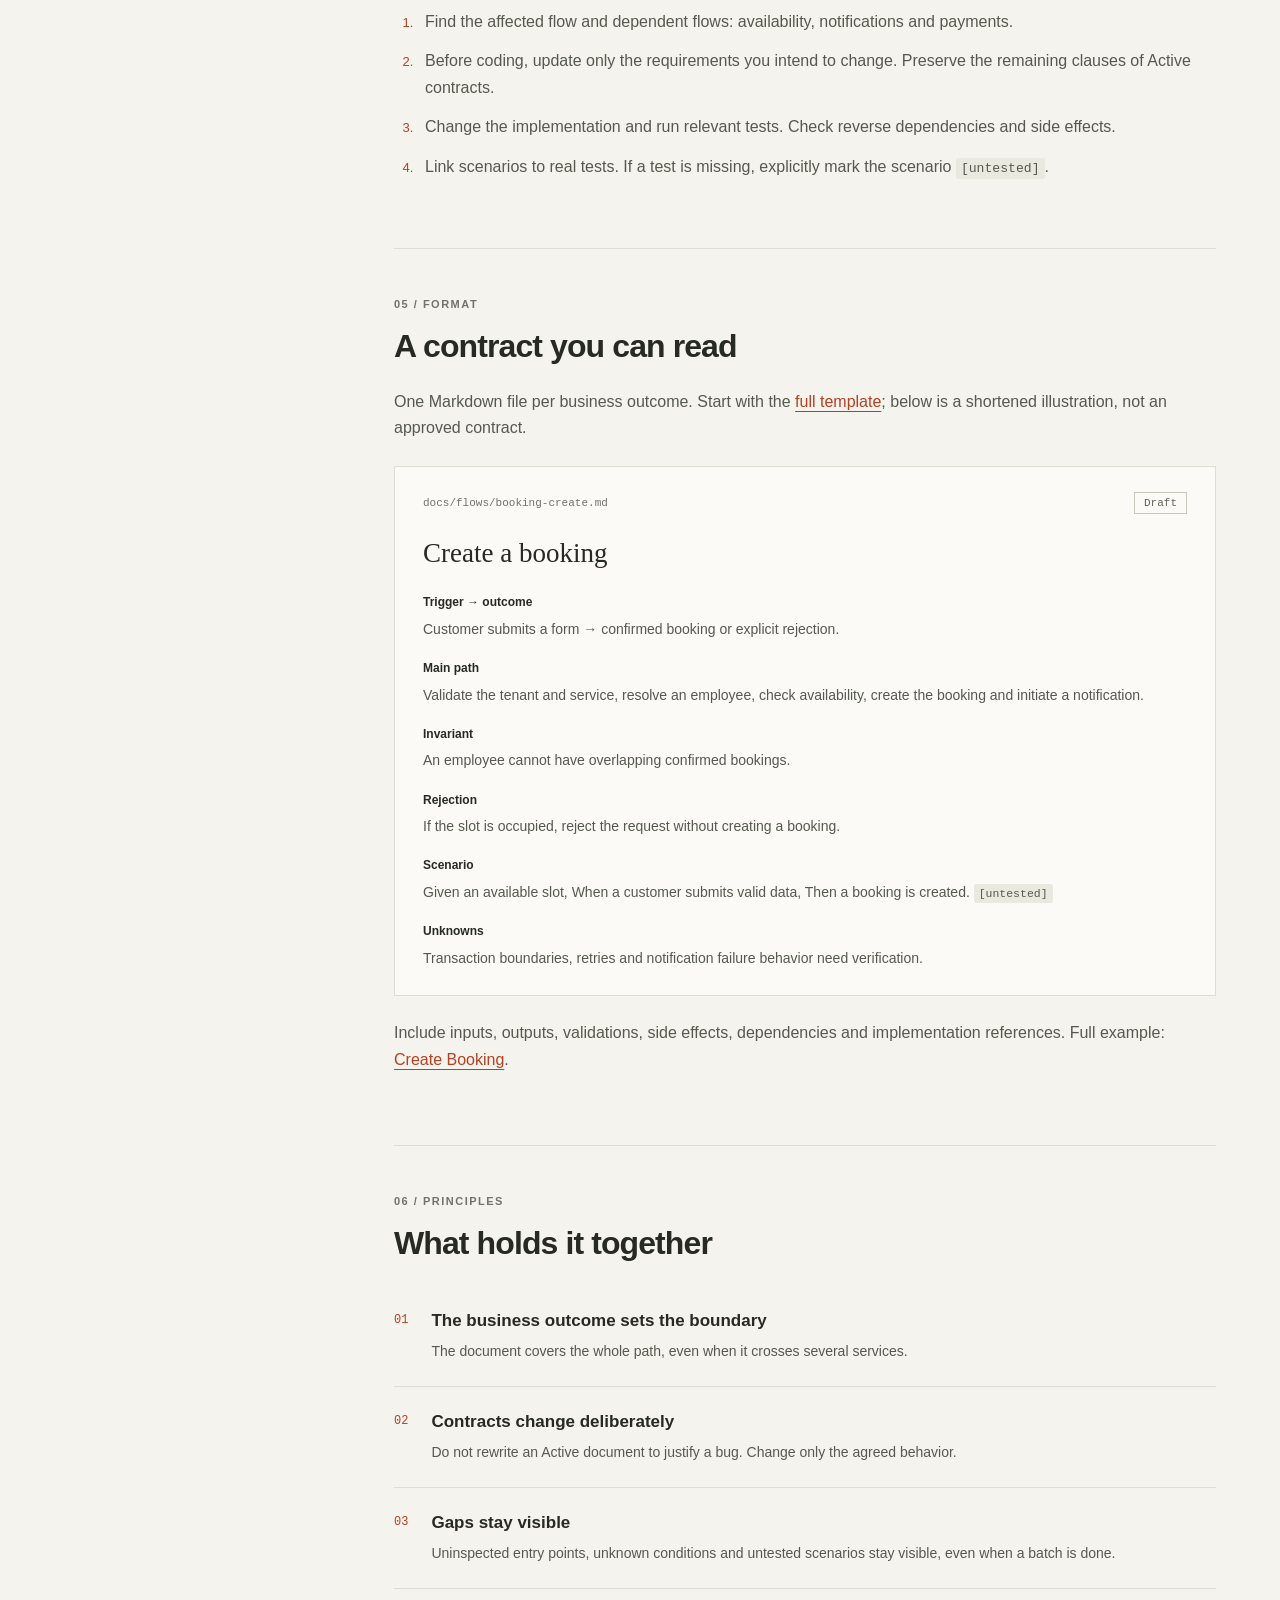
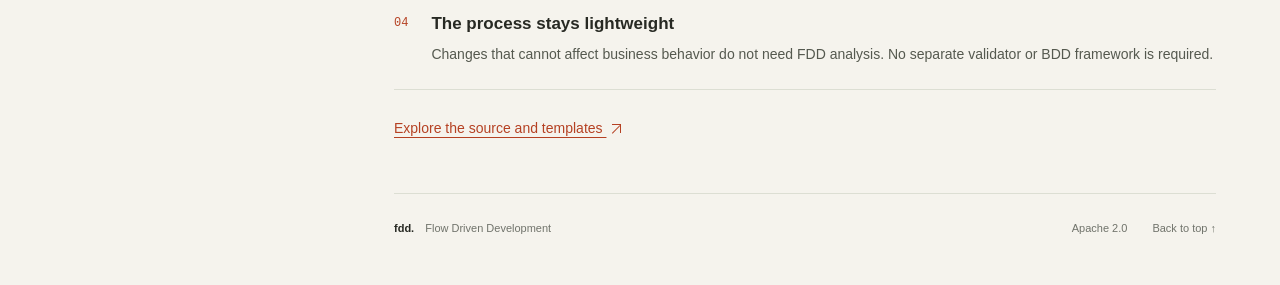
==== commit 52e8ab8d: "Improve language selection and add persistent dark theme" ====
--- a/index.html
+++ b/index.html
@@ -10,6 +10,7 @@
   <link rel="alternate" hreflang="uk" href="uk.html">
   <link rel="alternate" hreflang="x-default" href="index.html">
   <link rel="icon" href="favicon.svg" type="image/svg+xml">
+  <script src="theme.js"></script>
   <link rel="stylesheet" href="site.css">
   <script src="site.js" defer></script>
 </head>
@@ -18,7 +19,11 @@
   <header class="header">
     <a class="brand" href="#" aria-label="FDD, back to top">fdd<span class="brand-dot">.</span></a>
     <span class="header-caption">Flow Driven Development</span>
-    <div class="language-switch" aria-label="Language"><a href="index.html" lang="en" hreflang="en" aria-current="page">EN</a><span aria-hidden="true">/</span><a href="uk.html" lang="uk" hreflang="uk">УКР</a></div>
+    <nav class="language-switch" aria-label="Choose language"><a href="index.html" lang="en" hreflang="en" aria-current="page">English</a><a href="uk.html" lang="uk" hreflang="uk">Українська</a></nav>
+    <button class="theme-toggle" type="button" aria-label="Switch to dark theme" title="Switch to dark theme" aria-pressed="false">
+      <svg class="moon-icon" width="18" height="18" viewBox="0 0 24 24" fill="none" stroke="currentColor" stroke-width="1.5" aria-hidden="true"><path d="M20.5 14A8.5 8.5 0 0 1 10 3.5 8.5 8.5 0 1 0 20.5 14Z"/></svg>
+      <svg class="sun-icon" width="18" height="18" viewBox="0 0 24 24" fill="none" stroke="currentColor" stroke-width="1.5" aria-hidden="true"><circle cx="12" cy="12" r="4"/><path d="M12 2v2m0 16v2M2 12h2m16 0h2M5 5l1.5 1.5m11 11L19 19M5 19l1.5-1.5m11-11L19 5"/></svg>
+    </button>
     <a class="repo-link" href="https://github.com/verloka/fdd">GitHub <span class="external-arrow" aria-hidden="true"></span></a>
   </header>
   <div class="layout">
@@ -32,7 +37,7 @@
         <a href="#contract"><span>05</span> Flow contract</a>
         <a href="#principles"><span>06</span> Principles</a>
       </nav>
-      <div class="sidebar-note">Less ceremony.<br>More clarity in code.<span>Markdown · Claude Code · Codex</span></div>
+      <div class="sidebar-note">Less ceremony.<br>More clarity in code.</div>
     </aside>
     <main id="content">
       <section id="overview" class="hero">
--- a/site.css
+++ b/site.css
@@ -1,4 +1,5 @@
-:root{--paper:#f5f3ed;--ink:#272923;--muted:#70736b;--line:#dcded3;--accent:#b54123;--panel:#eeeee6}*{box-sizing:border-box}html{scroll-behavior:smooth;scroll-padding-top:110px}body{margin:0;background:var(--paper);color:var(--ink);font-family:Arial,Helvetica,sans-serif;font-size:16px;line-height:1.65}a{color:inherit;text-underline-offset:4px}button{font:inherit}a:focus-visible,button:focus-visible,summary:focus-visible{outline:2px solid var(--accent);outline-offset:5px}.header{height:88px;border-bottom:1px solid var(--line);display:flex;align-items:center;gap:25px;padding:0 5%;background:var(--paper);position:sticky;top:0;z-index:10}.brand{font-size:39px;font-weight:800;letter-spacing:-3px;text-decoration:none;line-height:1}.brand-dot{color:var(--accent)}.header-caption{font-size:13px;color:var(--muted)}.repo-link{margin-left:auto;font-size:13px;text-decoration:none}.repo-link span{margin-left:8px;color:var(--accent)}.layout{max-width:1440px;margin:auto;display:grid;grid-template-columns:270px minmax(0,1fr);padding:0 5%;gap:60px}.sidebar{position:sticky;top:88px;height:calc(100vh - 88px);padding:54px 0 30px;display:flex;flex-direction:column;border-right:1px solid var(--line)}.eyebrow,.section-label{font-size:11px;font-weight:700;letter-spacing:1.5px;text-transform:uppercase;color:var(--muted)}nav{display:flex;flex-direction:column;margin-top:24px;gap:4px}nav a{padding:10px 20px 10px 0;text-decoration:none;font-size:14px;transition:color .15s}nav a span{display:inline-block;width:29px;color:var(--muted);font-size:10px;font-family:monospace}nav a.active,nav a:hover{color:var(--accent)}nav a.active span{color:var(--accent)}.sidebar-note{margin-top:auto;color:var(--muted);font-size:13px;line-height:1.7;padding-top:30px}.sidebar-note span{display:block;font-size:10px;margin-top:16px;letter-spacing:.2px}main{min-width:0;max-width:850px}.hero{padding:58px 0 60px}.hero .eyebrow{display:flex;align-items:center;gap:10px}.small-square{height:6px;width:6px;background:var(--accent)}h1{font-size:clamp(48px,5.6vw,78px);line-height:1.08;letter-spacing:-3.5px;margin:28px 0}h1 em{font-family:Georgia,'Times New Roman',serif;font-weight:400;color:var(--accent)}.lead{font-size:19px;line-height:1.65;max-width:600px;color:#55594f;margin:0 0 28px}.primary-link{display:inline-flex;gap:48px;align-items:center;background:var(--ink);color:var(--paper);padding:12px 20px;text-decoration:none;font-size:13px}.primary-link:hover{background:var(--accent)}.flow-strip{display:flex;align-items:center;justify-content:space-between;gap:15px;border-top:1px solid var(--line);border-bottom:1px solid var(--line);margin:48px 0 44px;padding:25px 0;font-size:13px}.flow-strip small{display:block;text-transform:uppercase;font-size:9px;letter-spacing:1.5px;color:var(--muted);margin-bottom:6px}.flow-strip b{font-weight:400;color:var(--accent)}.intro-grid{display:grid;grid-template-columns:1fr 1.4fr;gap:35px}.intro-grid h2{font-size:26px;margin:0;line-height:1.3}.intro-grid p{font-size:14px;margin-top:0}.doc-section{padding:46px 0 52px;border-top:1px solid var(--line)}h2{font-size:32px;letter-spacing:-.9px;line-height:1.25;margin:13px 0 23px}h3{font-size:18px;line-height:1.4;margin:30px 0 10px}p{color:#55594f;margin:0 0 20px}p a,.steps a{color:var(--accent)}code{font-family:'SFMono-Regular',Consolas,'Liberation Mono',monospace;font-size:.82em;background:#e9e9df;padding:3px 5px;border-radius:2px;overflow-wrap:anywhere}.code-block{background:var(--panel);border:1px solid var(--line);margin:20px 0}.code-heading{display:flex;align-items:center;justify-content:space-between;padding:10px 18px;border-bottom:1px solid var(--line);font-size:11px;color:var(--muted)}.copy-button{background:none;border:0;padding:3px 0;cursor:pointer;font-size:11px;color:var(--accent)}pre{margin:0;padding:22px 18px;overflow:auto;line-height:1.8;font-size:14px}pre code{padding:0;background:none;overflow-wrap:normal;font-size:inherit}.prompt{white-space:pre-wrap}.note{border-left:2px solid var(--accent);padding:13px 20px;background:#efeee5;font-size:14px;color:#55594f;margin:25px 0}.note strong{color:var(--ink)}.steps{padding-left:23px;color:#55594f}.steps li{padding-left:8px;margin:13px 0}.steps li::marker{color:var(--accent);font-size:13px}details{margin:25px 0 0;border-top:1px solid var(--line);border-bottom:1px solid var(--line);padding:15px 0}summary{cursor:pointer;font-size:14px}details p{font-size:14px;margin-top:15px}.file-tree{font-size:13px}.status-list{margin:28px 0}.status-list>div{display:grid;grid-template-columns:125px 1fr;align-items:baseline;gap:22px;padding:14px 0;border-bottom:1px solid var(--line)}.status-list p{font-size:14px;margin:0}.status{font:11px Consolas,monospace;display:inline-block;width:max-content;padding:4px 9px;border:1px solid #c6c8bb;color:#606456;background:transparent}.status-active{color:#3a6249;border-color:#9cb49f}.table-wrap{overflow-x:auto;margin:24px 0}table{width:100%;border-collapse:collapse;text-align:left;white-space:nowrap;font-size:14px}th{font-size:11px;color:var(--muted);font-weight:400}th,td{padding:15px 12px;border-bottom:1px solid var(--line)}th:first-child,td:first-child{padding-left:0}.contract-example{background:#fbfaf6;border:1px solid var(--line);padding:25px 28px;margin:24px 0}.contract-top{display:flex;align-items:center;justify-content:space-between;gap:12px;color:var(--muted);font:11px Consolas,monospace}.contract-example h3{font:27px Georgia,serif;margin:24px 0}.contract-example dl{margin:0}.contract-example dt{font-size:12px;font-weight:bold;margin-top:18px}.contract-example dd{margin:5px 0 0;color:#55594f;font-size:14px}.principle{display:flex;gap:23px;border-bottom:1px solid var(--line);padding:23px 0}.principle>span{color:var(--accent);font:12px monospace;padding-top:4px}.principle h3{margin:0 0 7px;font-size:17px}.principle p{font-size:14px;margin:0}.text-link{display:inline-block;margin-top:27px;font-size:14px;color:var(--accent)}footer{border-top:1px solid var(--line);display:flex;align-items:center;gap:25px;padding:25px 0 40px;font-size:11px;color:var(--muted)}footer>span{margin-right:auto;color:var(--ink);font-weight:bold}.footer-caption{font-weight:400;margin-left:8px;color:var(--muted)}footer a{text-decoration:none}.sr-only,.skip-link{position:absolute;width:1px;height:1px;overflow:hidden;clip-path:inset(50%)}.skip-link:focus{clip-path:none;width:auto;height:auto;top:10px;left:10px;z-index:20;padding:10px;background:var(--paper)}.menu-toggle{display:none}@media(min-width:1500px){.layout{padding:0 65px}}@media(max-width:1050px){.layout{grid-template-columns:210px minmax(0,1fr);gap:35px}.intro-grid{grid-template-columns:1fr}.hero{padding-top:40px}.flow-strip{font-size:12px}.sidebar-note span{font-size:9px}}@media(max-width:720px){html{scroll-padding-top:135px}.header{height:65px;padding:0 6%;gap:17px}.brand{font-size:33px}.header-caption{font-size:10px}.layout{display:block;padding:0 6%}.sidebar{height:auto;position:sticky;top:65px;padding:14px 0;background:var(--paper);border-right:0;border-bottom:1px solid var(--line);z-index:9}.sidebar-top{display:flex;justify-content:space-between;align-items:center}.menu-toggle{display:block;border:0;background:none;font-size:12px;color:var(--ink);cursor:pointer}.menu-toggle span{margin-left:10px;color:var(--accent)}nav{display:none;margin-top:12px;grid-template-columns:1fr 1fr;gap:0}nav.open{display:grid}nav a{font-size:12px;padding:8px 0}.sidebar-note{display:none}.hero{padding:35px 0 40px}h1{font-size:55px;letter-spacing:-2.5px}.lead{font-size:17px}.flow-strip{gap:7px;font-size:11px;margin:35px 0;padding:20px 0}.flow-strip small{font-size:8px;letter-spacing:.6px}.intro-grid{gap:20px}.intro-grid h2{font-size:25px}.doc-section{padding:35px 0}h2{font-size:28px}body{font-size:15px}.status-list>div{grid-template-columns:105px 1fr;gap:12px}.contract-example{padding:20px 18px}.contract-top{font-size:9px}pre{font-size:12px;padding:18px 14px}.footer-caption{display:none}footer{gap:18px}}@media(prefers-reduced-motion:reduce){html{scroll-behavior:auto}*{transition:none!important}}
+:root{--paper:#f5f3ed;--ink:#272923;--muted:#70736b;--line:#dcded3;--accent:#b54123;--panel:#eeeee6;--body-text:#55594f;--code:#e9e9df;--note:#efeee5;--card:#fbfaf6;--status-text:#606456;--status-border:#c6c8bb;--success:#3a6249;--success-border:#9cb49f;color-scheme:light}*{box-sizing:border-box}html{scroll-behavior:smooth;scroll-padding-top:110px}body{margin:0;background:var(--paper);color:var(--ink);font-family:Arial,Helvetica,sans-serif;font-size:16px;line-height:1.65}a{color:inherit;text-underline-offset:4px}button{font:inherit}a:focus-visible,button:focus-visible,summary:focus-visible{outline:2px solid var(--accent);outline-offset:5px}.header{height:88px;border-bottom:1px solid var(--line);display:flex;align-items:center;gap:25px;padding:0 5%;background:var(--paper);position:sticky;top:0;z-index:10}.brand{font-size:39px;font-weight:800;letter-spacing:-3px;text-decoration:none;line-height:1}.brand-dot{color:var(--accent)}.header-caption{font-size:13px;color:var(--muted)}.repo-link{margin-left:auto;font-size:13px;text-decoration:none}.repo-link span{margin-left:8px;color:var(--accent)}.layout{max-width:1440px;margin:auto;display:grid;grid-template-columns:270px minmax(0,1fr);padding:0 5%;gap:60px}.sidebar{position:sticky;top:88px;height:calc(100vh - 88px);padding:54px 0 30px;display:flex;flex-direction:column;border-right:1px solid var(--line)}.eyebrow,.section-label{font-size:11px;font-weight:700;letter-spacing:1.5px;text-transform:uppercase;color:var(--muted)}#navigation{display:flex;flex-direction:column;margin-top:24px;gap:4px}#navigation a{padding:10px 20px 10px 0;text-decoration:none;font-size:14px;transition:color .15s}#navigation a span{display:inline-block;width:29px;color:var(--muted);font-size:10px;font-family:monospace}#navigation a.active,#navigation a:hover{color:var(--accent)}#navigation a.active span{color:var(--accent)}.sidebar-note{margin-top:auto;color:var(--muted);font-size:13px;line-height:1.7;padding-top:30px}.sidebar-note span{display:block;font-size:10px;margin-top:16px;letter-spacing:.2px}main{min-width:0;max-width:850px}.hero{padding:58px 0 60px}.hero .eyebrow{display:flex;align-items:center;gap:10px}.small-square{height:6px;width:6px;background:var(--accent)}h1{font-size:clamp(48px,5.6vw,78px);line-height:1.08;letter-spacing:-3.5px;margin:28px 0}h1 em{font-family:Georgia,'Times New Roman',serif;font-weight:400;color:var(--accent)}.lead{font-size:19px;line-height:1.65;max-width:600px;color:var(--body-text);margin:0 0 28px}.primary-link{display:inline-flex;gap:48px;align-items:center;background:var(--ink);color:var(--paper);padding:12px 20px;text-decoration:none;font-size:13px}.primary-link:hover{background:var(--accent)}.flow-strip{display:flex;align-items:center;justify-content:space-between;gap:15px;border-top:1px solid var(--line);border-bottom:1px solid var(--line);margin:48px 0 44px;padding:25px 0;font-size:13px}.flow-strip small{display:block;text-transform:uppercase;font-size:9px;letter-spacing:1.5px;color:var(--muted);margin-bottom:6px}.flow-strip b{font-weight:400;color:var(--accent)}.intro-grid{display:grid;grid-template-columns:1fr 1.4fr;gap:35px}.intro-grid h2{font-size:26px;margin:0;line-height:1.3}.intro-grid p{font-size:14px;margin-top:0}.doc-section{padding:46px 0 52px;border-top:1px solid var(--line)}h2{font-size:32px;letter-spacing:-.9px;line-height:1.25;margin:13px 0 23px}h3{font-size:18px;line-height:1.4;margin:30px 0 10px}p{color:var(--body-text);margin:0 0 20px}p a,.steps a{color:var(--accent)}code{font-family:'SFMono-Regular',Consolas,'Liberation Mono',monospace;font-size:.82em;background:var(--code);padding:3px 5px;border-radius:2px;overflow-wrap:anywhere}.code-block{background:var(--panel);border:1px solid var(--line);margin:20px 0}.code-heading{display:flex;align-items:center;justify-content:space-between;padding:10px 18px;border-bottom:1px solid var(--line);font-size:11px;color:var(--muted)}.copy-button{background:none;border:0;padding:3px 0;cursor:pointer;font-size:11px;color:var(--accent)}pre{margin:0;padding:22px 18px;overflow:auto;line-height:1.8;font-size:14px}pre code{padding:0;background:none;overflow-wrap:normal;font-size:inherit}.prompt{white-space:pre-wrap}.note{border-left:2px solid var(--accent);padding:13px 20px;background:var(--note);font-size:14px;color:var(--body-text);margin:25px 0}.note strong{color:var(--ink)}.steps{padding-left:23px;color:var(--body-text)}.steps li{padding-left:8px;margin:13px 0}.steps li::marker{color:var(--accent);font-size:13px}details{margin:25px 0 0;border-top:1px solid var(--line);border-bottom:1px solid var(--line);padding:15px 0}summary{cursor:pointer;font-size:14px}details p{font-size:14px;margin-top:15px}.file-tree{font-size:13px}.status-list{margin:28px 0}.status-list>div{display:grid;grid-template-columns:125px 1fr;align-items:baseline;gap:22px;padding:14px 0;border-bottom:1px solid var(--line)}.status-list p{font-size:14px;margin:0}.status{font:11px Consolas,monospace;display:inline-block;width:max-content;padding:4px 9px;border:1px solid var(--status-border);color:var(--status-text);background:transparent}.status-active{color:var(--success);border-color:var(--success-border)}.table-wrap{overflow-x:auto;margin:24px 0}table{width:100%;border-collapse:collapse;text-align:left;white-space:nowrap;font-size:14px}th{font-size:11px;color:var(--muted);font-weight:400}th,td{padding:15px 12px;border-bottom:1px solid var(--line)}th:first-child,td:first-child{padding-left:0}.contract-example{background:var(--card);border:1px solid var(--line);padding:25px 28px;margin:24px 0}.contract-top{display:flex;align-items:center;justify-content:space-between;gap:12px;color:var(--muted);font:11px Consolas,monospace}.contract-example h3{font:27px Georgia,serif;margin:24px 0}.contract-example dl{margin:0}.contract-example dt{font-size:12px;font-weight:bold;margin-top:18px}.contract-example dd{margin:5px 0 0;color:var(--body-text);font-size:14px}.principle{display:flex;gap:23px;border-bottom:1px solid var(--line);padding:23px 0}.principle>span{color:var(--accent);font:12px monospace;padding-top:4px}.principle h3{margin:0 0 7px;font-size:17px}.principle p{font-size:14px;margin:0}.text-link{display:inline-block;margin-top:27px;font-size:14px;color:var(--accent)}footer{border-top:1px solid var(--line);display:flex;align-items:center;gap:25px;padding:25px 0 40px;font-size:11px;color:var(--muted)}footer>span{margin-right:auto;color:var(--ink);font-weight:bold}.footer-caption{font-weight:400;margin-left:8px;color:var(--muted)}footer a{text-decoration:none}.sr-only,.skip-link{position:absolute;width:1px;height:1px;overflow:hidden;clip-path:inset(50%)}.skip-link:focus{clip-path:none;width:auto;height:auto;top:10px;left:10px;z-index:20;padding:10px;background:var(--paper)}.menu-toggle{display:none}@media(min-width:1500px){.layout{padding:0 65px}}@media(max-width:1050px){.layout{grid-template-columns:210px minmax(0,1fr);gap:35px}.intro-grid{grid-template-columns:1fr}.hero{padding-top:40px}.flow-strip{font-size:12px}.sidebar-note span{font-size:9px}}@media(max-width:720px){html{scroll-padding-top:135px}.header{height:65px;padding:0 6%;gap:17px}.brand{font-size:33px}.header-caption{font-size:10px}.layout{display:block;padding:0 6%}.sidebar{height:auto;position:sticky;top:65px;padding:14px 0;background:var(--paper);border-right:0;border-bottom:1px solid var(--line);z-index:9}.sidebar-top{display:flex;justify-content:space-between;align-items:center}.menu-toggle{display:block;border:0;background:none;font-size:12px;color:var(--ink);cursor:pointer}.menu-toggle span{margin-left:10px;color:var(--accent)}#navigation{display:none;margin-top:12px;grid-template-columns:1fr 1fr;gap:0}#navigation.open{display:grid}#navigation a{font-size:12px;padding:8px 0}.sidebar-note{display:none}.hero{padding:35px 0 40px}h1{font-size:55px;letter-spacing:-2.5px}.lead{font-size:17px}.flow-strip{gap:7px;font-size:11px;margin:35px 0;padding:20px 0}.flow-strip small{font-size:8px;letter-spacing:.6px}.intro-grid{gap:20px}.intro-grid h2{font-size:25px}.doc-section{padding:35px 0}h2{font-size:28px}body{font-size:15px}.status-list>div{grid-template-columns:105px 1fr;gap:12px}.contract-example{padding:20px 18px}.contract-top{font-size:9px}pre{font-size:12px;padding:18px 14px}.footer-caption{display:none}footer{gap:18px}}@media(prefers-reduced-motion:reduce){html{scroll-behavior:auto}*{transition:none!important}}
 
 .external-arrow{position:relative;display:inline-block;width:9px;height:9px;border-top:1px solid currentColor;border-right:1px solid currentColor;margin-left:6px}.external-arrow::after{content:"";position:absolute;width:11px;height:1px;background:currentColor;transform:rotate(-45deg);transform-origin:right center;right:0;top:0}
-.language-switch{display:flex;align-items:center;gap:9px;margin-left:auto;font-size:11px;white-space:nowrap}.language-switch a{text-decoration:none;color:var(--muted)}.language-switch a[aria-current="page"]{color:var(--accent);font-weight:bold}.language-switch>span{color:var(--line)}.repo-link{margin-left:0}@media(max-width:720px){.header{gap:15px}.header-caption{display:none}.language-switch{gap:7px}.repo-link{font-size:11px}.flow-strip>span{flex:1;min-width:0}}
+[data-theme="dark"]{--paper:#1c1e1b;--ink:#e9e7df;--muted:#a4a79c;--line:#3b3e35;--accent:#e59170;--panel:#252821;--body-text:#c4c6ba;--code:#32352d;--note:#292c24;--card:#232620;--status-text:#b8bdac;--status-border:#626858;--success:#a4c6a7;--success-border:#617d63;color-scheme:dark}
+.language-switch{display:flex;align-items:center;gap:3px;margin:0 0 0 auto;padding:3px;border:1px solid var(--line);background:var(--panel);white-space:nowrap;border-radius:5px}.language-switch a{padding:6px 10px;font-size:12px;line-height:1.5;color:var(--muted);text-decoration:none;border-radius:3px}.language-switch a:hover{color:var(--ink)}.language-switch a[aria-current="page"]{color:var(--ink);background:var(--paper);box-shadow:0 1px 3px #00000012}.theme-toggle{display:flex;align-items:center;justify-content:center;flex-shrink:0;width:36px;height:36px;padding:0;background:transparent;color:var(--ink);border:1px solid var(--line);border-radius:5px;cursor:pointer}.theme-toggle:hover{background:var(--panel)}.sun-icon{display:none}[data-theme="dark"] .sun-icon{display:block}[data-theme="dark"] .moon-icon{display:none}.repo-link{margin-left:0}.primary-link:hover{color:var(--paper)}@media(max-width:1000px){.header-caption{display:none}}@media(max-width:720px){.header{gap:10px}.language-switch a{padding:5px 8px;font-size:11px}.repo-link{display:none}.flow-strip>span{flex:1;min-width:0}}@media(max-width:360px){.language-switch a{padding:5px 6px}.header{gap:8px}}
